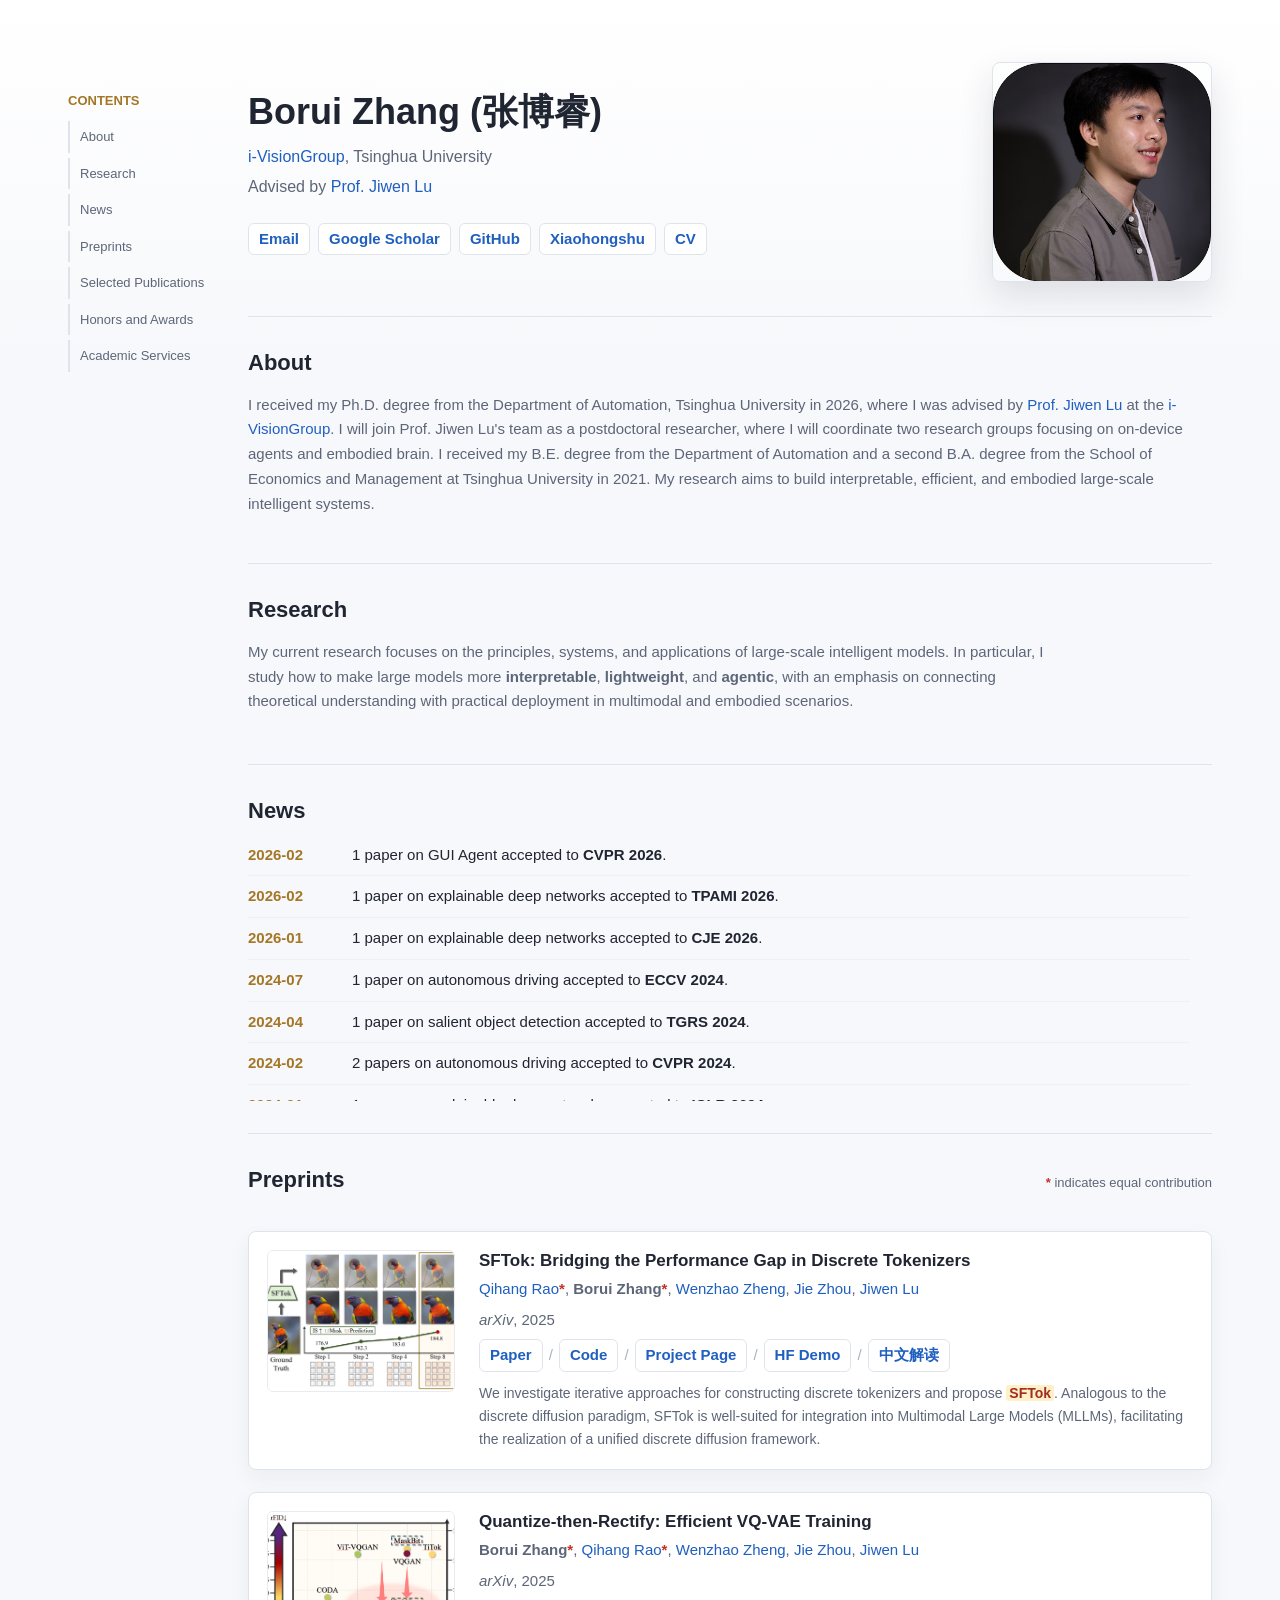
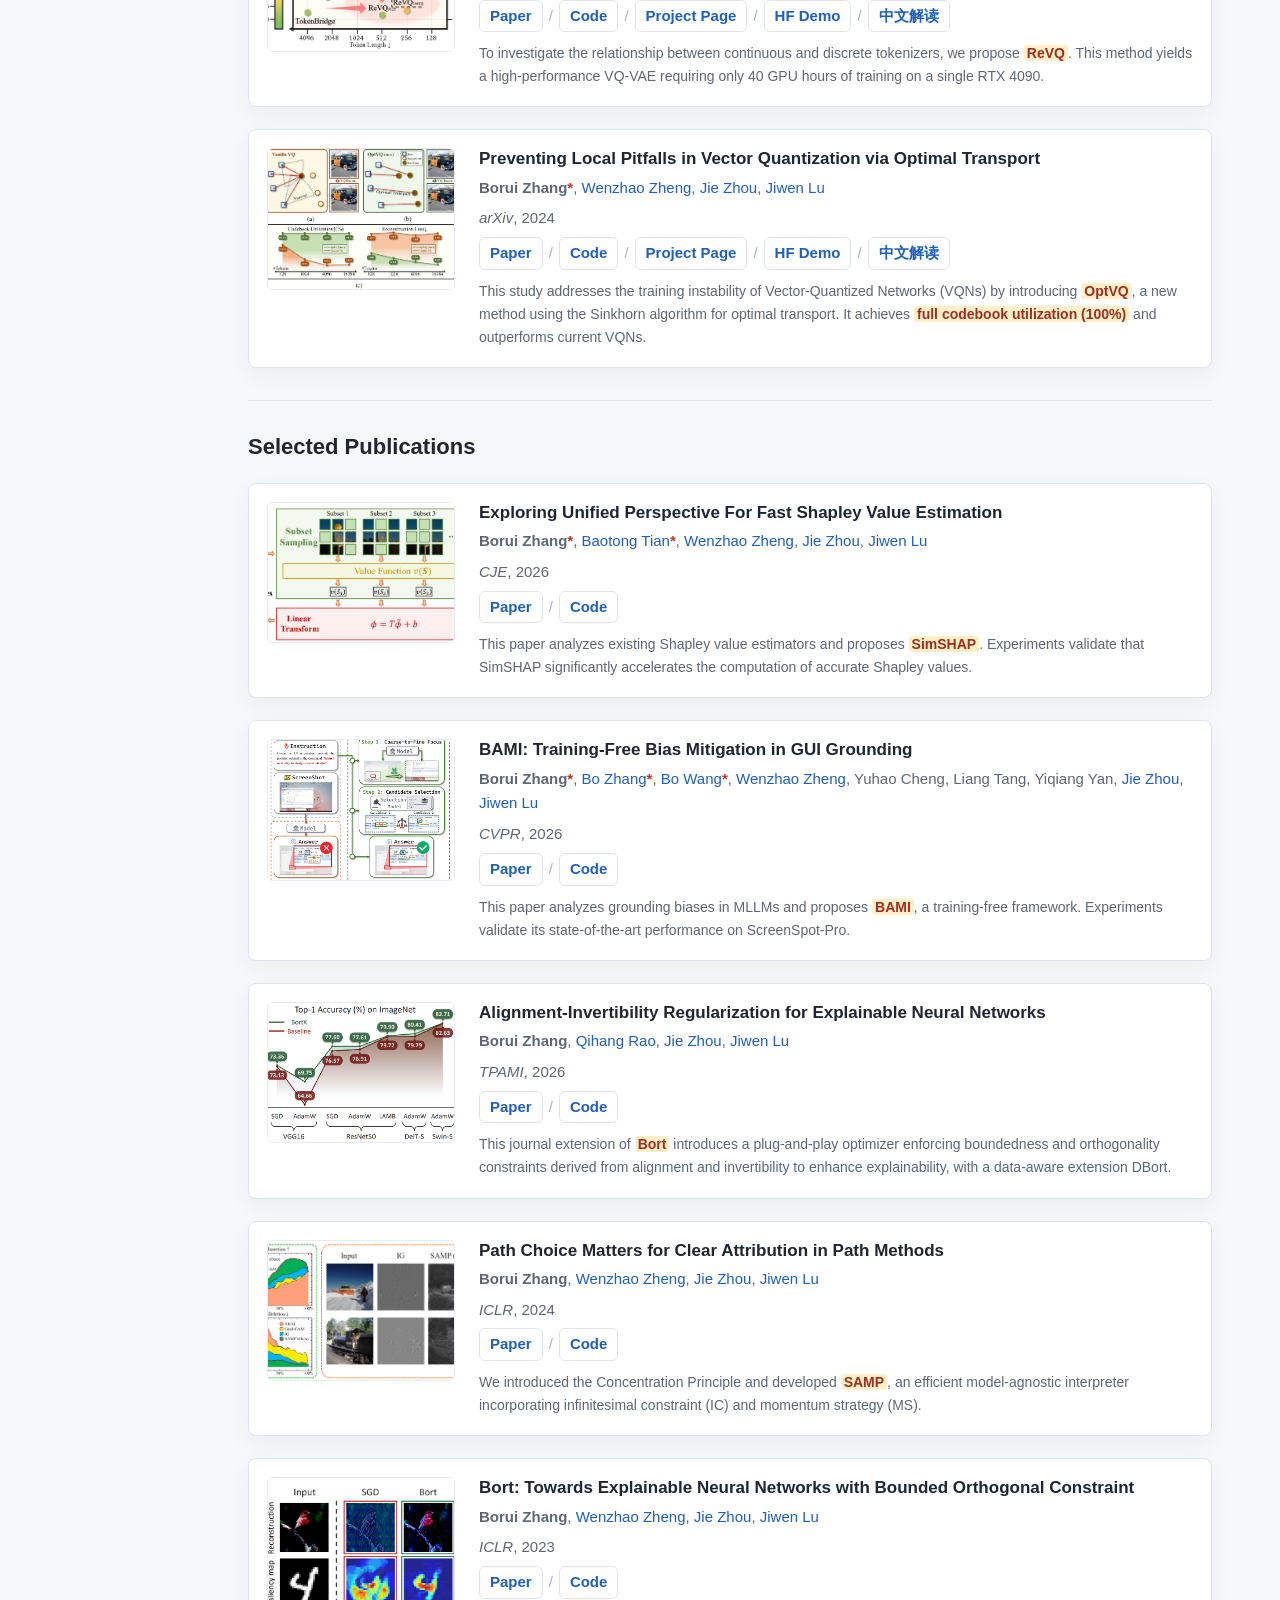
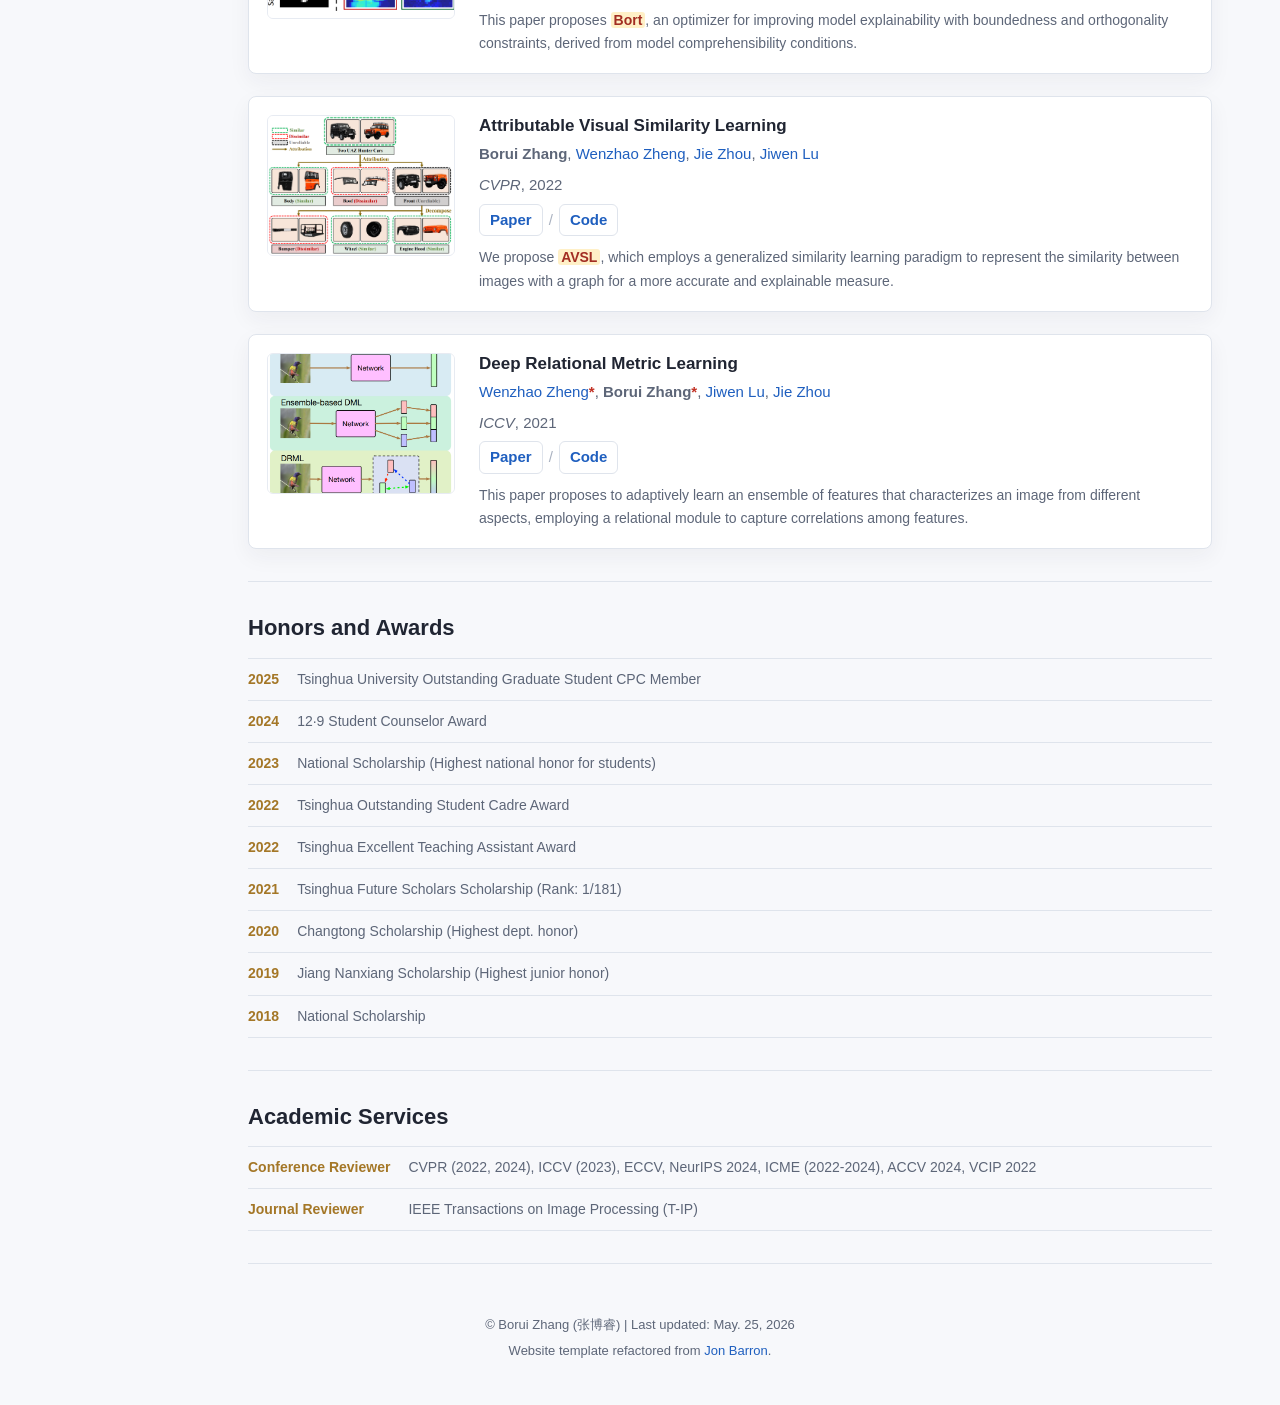
==== index.html @ 564ac1af "update" ====
<!DOCTYPE html>
<html lang="en">
<head>
  <meta charset="UTF-8">
  <meta name="viewport" content="width=device-width, initial-scale=1">
  <title>Borui Zhang (张博睿)</title>
  <meta name="author" content="Borui Zhang (张博睿)">
  <meta name="description" content="Borui Zhang (张博睿) - Incoming Postdoctoral Researcher, Tsinghua University">
  <link rel="stylesheet" type="text/css" href="assets/css/style.css">
  <link rel="icon" type="image/png" href="assets/images/icon.png">
</head>

<body>
  <div class="site-shell">
    <aside class="side-nav" aria-label="Section navigation">
      <p>Contents</p>
      <nav id="section-nav"></nav>
    </aside>

  <main class="page">
    <header class="hero">
      <div class="hero-content">
        <h1>Borui Zhang (张博睿)</h1>
        <p class="affiliation">
          <a href="http://ivg.au.tsinghua.edu.cn/">i-VisionGroup</a>,
          Tsinghua University
        </p>
        <p class="advisor">
          Advised by <a href="http://ivg.au.tsinghua.edu.cn/Jiwen_Lu/">Prof. Jiwen Lu</a>
        </p>
        <nav class="profile-links" aria-label="Profile links">
          <a href="mailto:zhang-br21@mails.tsinghua.edu.cn">Email</a>
          <a href="https://scholar.google.com/citations?user=MUN3ZNgAAAAJ">Google Scholar</a>
          <a href="https://github.com/zbr17/">GitHub</a>
          <a href="https://www.xiaohongshu.com/user/profile/60a0b6e50000000001001cf8?m_source=pwa">Xiaohongshu</a>
          <a href="assets/resume/张博睿-清华大学iVisionGroup.pdf">CV</a>
        </nav>
      </div>

      <figure class="profile-photo">
        <img src="assets/images/BoruiZhang_small.png" alt="Borui Zhang (张博睿)">
      </figure>
    </header>

    <section id="about" class="section" aria-labelledby="about-heading">
        <h2 id="about-heading">About</h2>
        <p>I received my Ph.D. degree from the Department of Automation, Tsinghua University in 2026, where I was advised by  <a href="http://ivg.au.tsinghua.edu.cn/Jiwen_Lu/">Prof. Jiwen Lu</a> at the  <a href="http://ivg.au.tsinghua.edu.cn/">i-VisionGroup</a>. I will join Prof. Jiwen Lu's team as a postdoctoral researcher,  where I will coordinate two research groups focusing on on-device agents and embodied brain. I received my B.E. degree  from the Department of Automation and a second B.A. degree from the School of Economics and Management at Tsinghua University  in 2021. My research aims to build interpretable, efficient, and embodied large-scale intelligent systems.
</p>
    </section>

    <section id="research" class="section" aria-labelledby="research-heading">
      <h2 id="research-heading">Research</h2>
      <p class="research-summary">My current research focuses on the principles, systems, and applications of large-scale intelligent models. In particular, I study  how to make large models more <strong>interpretable</strong>, <strong>lightweight</strong>, and <strong>agentic</strong>, with an emphasis on  connecting theoretical understanding with practical deployment in multimodal and embodied scenarios.
</p>
    </section>

    <section id="news" class="section" aria-labelledby="news-heading">
      <h2 id="news-heading">News</h2>
      <div class="news-panel">
        <ul class="timeline-list">
          <li>
            <time>2026-02</time>
            <span>1 paper on GUI Agent accepted to <strong>CVPR 2026</strong>.</span>
          </li>
          <li>
            <time>2026-02</time>
            <span>1 paper on explainable deep networks accepted to <strong>TPAMI 2026</strong>.</span>
          </li>
          <li>
            <time>2026-01</time>
            <span>1 paper on explainable deep networks accepted to <strong>CJE 2026</strong>.</span>
          </li>
          <li>
            <time>2024-07</time>
            <span>1 paper on autonomous driving accepted to <strong>ECCV 2024</strong>.</span>
          </li>
          <li>
            <time>2024-04</time>
            <span>1 paper on salient object detection accepted to <strong>TGRS 2024</strong>.</span>
          </li>
          <li>
            <time>2024-02</time>
            <span>2 papers on autonomous driving accepted to <strong>CVPR 2024</strong>.</span>
          </li>
          <li>
            <time>2024-01</time>
            <span>1 paper on explainable deep networks accepted to <strong>ICLR 2024</strong>.</span>
          </li>
          <li>
            <time>2023-01</time>
            <span>1 paper on explainable deep networks accepted to <strong>ICLR 2023</strong>.</span>
          </li>
          <li>
            <time>2022-07</time>
            <span>1 paper on dynamic metric learning accepted to <strong>ECCV 2022</strong>.</span>
          </li>
          <li>
            <time>2022-03</time>
            <span>1 paper on explainable metric learning accepted to <strong>CVPR 2022</strong>.</span>
          </li>
          <li>
            <time>2021-07</time>
            <span>1 paper on deep metric learning accepted to <strong>ICCV 2021</strong>.</span>
          </li>
        </ul>
      </div>
    </section>

    <section id="preprints" class="section" aria-labelledby="preprints-heading">
      <div class="section-heading">
        <h2 id="preprints-heading">Preprints</h2>
        <p><span class="star">*</span> indicates equal contribution</p>
      </div>
<article class="paper">
  <a class="paper-image" href="https://arxiv.org/pdf/2512.16910v1" aria-label="SFTok: Bridging the Performance Gap in Discrete Tokenizers">
    <img src="assets/images/publications/sftok-arxiv2025.png" alt="SFTok: Bridging the Performance Gap in Discrete Tokenizers">
  </a>
  <div class="paper-body">
    <h3 class="paper-title">
      <a href="https://arxiv.org/pdf/2512.16910v1">SFTok: Bridging the Performance Gap in Discrete Tokenizers</a>
    </h3>
    <p class="authors">
        <a href="https://qihangrao.site/">Qihang Rao</a><span class="star">*</span>,         <strong>Borui Zhang</strong><span class="star">*</span>,         <a href="https://wzzheng.net/">Wenzhao Zheng</a>,         <a href="https://scholar.google.com/citations?user=6a79aPwAAAAJ&amp;hl=en&amp;authuser=1">Jie Zhou</a>,         <a href="http://ivg.au.tsinghua.edu.cn/Jiwen_Lu/">Jiwen Lu</a>    </p>
    <p class="venue"><em>arXiv</em>, 2025</p>
    <p class="paper-links">
      <a href="https://arxiv.org/pdf/2512.16910v1">Paper</a><span>/</span>      <a href="https://github.com/Neur-IO/SFTok">Code</a><span>/</span>      <a href="https://neur-io.github.io/SFTok/">Project Page</a><span>/</span>      <a href="https://huggingface.co/spaces/AndyRaoTHU/SFTok">HF Demo</a><span>/</span>      <a href="https://zhuanlan.zhihu.com/p/1976302623838716254">中文解读</a>    </p>
    <p class="abstract">We investigate iterative approaches for constructing discrete tokenizers and propose <span class="highlight">SFTok</span>. Analogous to the discrete diffusion paradigm, SFTok is well-suited for integration into Multimodal Large Models (MLLMs), facilitating the realization of a unified discrete diffusion framework.
</p>
  </div>
</article><article class="paper">
  <a class="paper-image" href="https://arxiv.org/pdf/2507.10547" aria-label="Quantize-then-Rectify: Efficient VQ-VAE Training">
    <img src="assets/images/publications/revq-arxiv2025.png" alt="Quantize-then-Rectify: Efficient VQ-VAE Training">
  </a>
  <div class="paper-body">
    <h3 class="paper-title">
      <a href="https://arxiv.org/pdf/2507.10547">Quantize-then-Rectify: Efficient VQ-VAE Training</a>
    </h3>
    <p class="authors">
        <strong>Borui Zhang</strong><span class="star">*</span>,         <a href="https://qihangrao.site/">Qihang Rao</a><span class="star">*</span>,         <a href="https://wzzheng.net/">Wenzhao Zheng</a>,         <a href="https://scholar.google.com/citations?user=6a79aPwAAAAJ&amp;hl=en&amp;authuser=1">Jie Zhou</a>,         <a href="http://ivg.au.tsinghua.edu.cn/Jiwen_Lu/">Jiwen Lu</a>    </p>
    <p class="venue"><em>arXiv</em>, 2025</p>
    <p class="paper-links">
      <a href="https://arxiv.org/pdf/2507.10547">Paper</a><span>/</span>      <a href="https://github.com/Neur-IO/ReVQ">Code</a><span>/</span>      <a href="https://neur-io.github.io/ReVQ/">Project Page</a><span>/</span>      <a href="https://huggingface.co/spaces/AndyRaoTHU/ReVQ">HF Demo</a><span>/</span>      <a href="https://zhuanlan.zhihu.com/p/1910111424765728444">中文解读</a>    </p>
    <p class="abstract">To investigate the relationship between continuous and discrete tokenizers, we propose <span class="highlight">ReVQ</span>.  This method yields a high-performance VQ-VAE requiring only 40 GPU hours of training on a single RTX 4090.
</p>
  </div>
</article><article class="paper">
  <a class="paper-image" href="https://arxiv.org/pdf/2412.15195" aria-label="Preventing Local Pitfalls in Vector Quantization via Optimal Transport">
    <img src="assets/images/publications/optvq-arxiv2024.png" alt="Preventing Local Pitfalls in Vector Quantization via Optimal Transport">
  </a>
  <div class="paper-body">
    <h3 class="paper-title">
      <a href="https://arxiv.org/pdf/2412.15195">Preventing Local Pitfalls in Vector Quantization via Optimal Transport</a>
    </h3>
    <p class="authors">
        <strong>Borui Zhang</strong><span class="star">*</span>,         <a href="https://wzzheng.net/">Wenzhao Zheng</a>,         <a href="https://scholar.google.com/citations?user=6a79aPwAAAAJ&amp;hl=en&amp;authuser=1">Jie Zhou</a>,         <a href="http://ivg.au.tsinghua.edu.cn/Jiwen_Lu/">Jiwen Lu</a>    </p>
    <p class="venue"><em>arXiv</em>, 2024</p>
    <p class="paper-links">
      <a href="https://arxiv.org/pdf/2412.15195">Paper</a><span>/</span>      <a href="https://github.com/zbr17/OptVQ">Code</a><span>/</span>      <a href="https://boruizhang.site/OptVQ/">Project Page</a><span>/</span>      <a href="https://huggingface.co/spaces/BorelTHU/OptVQ">HF Demo</a><span>/</span>      <a href="https://zhuanlan.zhihu.com/p/12811862624">中文解读</a>    </p>
    <p class="abstract">This study addresses the training instability of Vector-Quantized Networks (VQNs) by introducing  <span class="highlight">OptVQ</span>, a new method using the Sinkhorn algorithm for optimal transport.  It achieves <span class="highlight">full codebook utilization (100%)</span> and outperforms current VQNs.
</p>
  </div>
</article>    </section>

    <section id="publications" class="section" aria-labelledby="publications-heading">
      <h2 id="publications-heading">Selected Publications</h2>
<article class="paper">
  <a class="paper-image" href="https://arxiv.org/pdf/2311.01010.pdf" aria-label="Exploring Unified Perspective For Fast Shapley Value Estimation">
    <img src="assets/images/publications/simshap-cje2026.png" alt="Exploring Unified Perspective For Fast Shapley Value Estimation">
  </a>
  <div class="paper-body">
    <h3 class="paper-title">
      <a href="https://arxiv.org/pdf/2311.01010.pdf">Exploring Unified Perspective For Fast Shapley Value Estimation</a>
    </h3>
    <p class="authors">
        <strong>Borui Zhang</strong><span class="star">*</span>,         <a href="https://tongclass.ac.cn/author/baotong-tian/">Baotong Tian</a><span class="star">*</span>,         <a href="https://wzzheng.net/">Wenzhao Zheng</a>,         <a href="https://scholar.google.com/citations?user=6a79aPwAAAAJ&amp;hl=en&amp;authuser=1">Jie Zhou</a>,         <a href="http://ivg.au.tsinghua.edu.cn/Jiwen_Lu/">Jiwen Lu</a>    </p>
    <p class="venue"><em>CJE</em>, 2026</p>
    <p class="paper-links">
      <a href="https://arxiv.org/pdf/2311.01010.pdf">Paper</a><span>/</span>      <a href="https://github.com/User-tian/SimSHAP">Code</a>    </p>
    <p class="abstract">This paper analyzes existing Shapley value estimators and proposes <span class="highlight">SimSHAP</span>. Experiments validate that SimSHAP significantly accelerates the computation of accurate Shapley values.
</p>
  </div>
</article><article class="paper">
  <a class="paper-image" href="https://github.com/Neur-IO/BAMI/blob/main/asset/bami-v2.pdf" aria-label="BAMI: Training-Free Bias Mitigation in GUI Grounding">
    <img src="assets/images/publications/bami-cvpr2026.png" alt="BAMI: Training-Free Bias Mitigation in GUI Grounding">
  </a>
  <div class="paper-body">
    <h3 class="paper-title">
      <a href="https://github.com/Neur-IO/BAMI/blob/main/asset/bami-v2.pdf">BAMI: Training-Free Bias Mitigation in GUI Grounding</a>
    </h3>
    <p class="authors">
        <strong>Borui Zhang</strong><span class="star">*</span>,         <a href="https://micasa99.github.io/">Bo Zhang</a><span class="star">*</span>,         <a href="https://3bai233.github.io/">Bo Wang</a><span class="star">*</span>,         <a href="https://wzzheng.net/">Wenzhao Zheng</a>,         Yuhao Cheng,         Liang Tang,         Yiqiang Yan,         <a href="https://scholar.google.com/citations?user=6a79aPwAAAAJ&amp;hl=en&amp;authuser=1">Jie Zhou</a>,         <a href="http://ivg.au.tsinghua.edu.cn/Jiwen_Lu/">Jiwen Lu</a>    </p>
    <p class="venue"><em>CVPR</em>, 2026</p>
    <p class="paper-links">
      <a href="https://github.com/Neur-IO/BAMI/blob/main/asset/bami-v2.pdf">Paper</a><span>/</span>      <a href="https://github.com/Neur-IO/BAMI">Code</a>    </p>
    <p class="abstract">This paper analyzes grounding biases in MLLMs and proposes <span class="highlight">BAMI</span>, a training-free framework. Experiments validate its state-of-the-art performance on ScreenSpot-Pro.
</p>
  </div>
</article><article class="paper">
  <a class="paper-image" href="https://ieeexplore.ieee.org/document/11397554" aria-label="Alignment-Invertibility Regularization for Explainable Neural Networks">
    <img src="assets/images/publications/bort-tpami2026.png" alt="Alignment-Invertibility Regularization for Explainable Neural Networks">
  </a>
  <div class="paper-body">
    <h3 class="paper-title">
      <a href="https://ieeexplore.ieee.org/document/11397554">Alignment-Invertibility Regularization for Explainable Neural Networks</a>
    </h3>
    <p class="authors">
        <strong>Borui Zhang</strong>,         <a href="https://qihangrao.site/">Qihang Rao</a>,         <a href="https://scholar.google.com/citations?user=6a79aPwAAAAJ&amp;hl=en&amp;authuser=1">Jie Zhou</a>,         <a href="http://ivg.au.tsinghua.edu.cn/Jiwen_Lu/">Jiwen Lu</a>    </p>
    <p class="venue"><em>TPAMI</em>, 2026</p>
    <p class="paper-links">
      <a href="https://ieeexplore.ieee.org/document/11397554">Paper</a><span>/</span>      <a href="https://github.com/zbr17/Bort">Code</a>    </p>
    <p class="abstract">This journal extension of <span class="highlight">Bort</span> introduces a plug-and-play optimizer enforcing boundedness and orthogonality constraints derived from alignment and invertibility to enhance explainability, with a data-aware extension DBort.
</p>
  </div>
</article><article class="paper">
  <a class="paper-image" href="https://arxiv.org/pdf/2401.10442.pdf" aria-label="Path Choice Matters for Clear Attribution in Path Methods">
    <img src="assets/images/publications/samp-iclr2024.png" alt="Path Choice Matters for Clear Attribution in Path Methods">
  </a>
  <div class="paper-body">
    <h3 class="paper-title">
      <a href="https://arxiv.org/pdf/2401.10442.pdf">Path Choice Matters for Clear Attribution in Path Methods</a>
    </h3>
    <p class="authors">
        <strong>Borui Zhang</strong>,         <a href="https://wzzheng.net/">Wenzhao Zheng</a>,         <a href="https://scholar.google.com/citations?user=6a79aPwAAAAJ&amp;hl=en&amp;authuser=1">Jie Zhou</a>,         <a href="http://ivg.au.tsinghua.edu.cn/Jiwen_Lu/">Jiwen Lu</a>    </p>
    <p class="venue"><em>ICLR</em>, 2024</p>
    <p class="paper-links">
      <a href="https://arxiv.org/pdf/2401.10442.pdf">Paper</a><span>/</span>      <a href="https://github.com/zbr17/SAMP">Code</a>    </p>
    <p class="abstract">We introduced the Concentration Principle and developed <span class="highlight">SAMP</span>,  an efficient model-agnostic interpreter incorporating infinitesimal constraint (IC) and momentum strategy (MS).
</p>
  </div>
</article><article class="paper">
  <a class="paper-image" href="https://arxiv.org/pdf/2212.09062.pdf" aria-label="Bort: Towards Explainable Neural Networks with Bounded Orthogonal Constraint">
    <img src="assets/images/publications/bort-iclr2023.png" alt="Bort: Towards Explainable Neural Networks with Bounded Orthogonal Constraint">
  </a>
  <div class="paper-body">
    <h3 class="paper-title">
      <a href="https://arxiv.org/pdf/2212.09062.pdf">Bort: Towards Explainable Neural Networks with Bounded Orthogonal Constraint</a>
    </h3>
    <p class="authors">
        <strong>Borui Zhang</strong>,         <a href="https://wzzheng.net/">Wenzhao Zheng</a>,         <a href="https://scholar.google.com/citations?user=6a79aPwAAAAJ&amp;hl=en&amp;authuser=1">Jie Zhou</a>,         <a href="http://ivg.au.tsinghua.edu.cn/Jiwen_Lu/">Jiwen Lu</a>    </p>
    <p class="venue"><em>ICLR</em>, 2023</p>
    <p class="paper-links">
      <a href="https://arxiv.org/pdf/2212.09062.pdf">Paper</a><span>/</span>      <a href="https://github.com/zbr17/Bort">Code</a>    </p>
    <p class="abstract">This paper proposes <span class="highlight">Bort</span>, an optimizer for improving model explainability  with boundedness and orthogonality constraints, derived from model comprehensibility conditions.
</p>
  </div>
</article><article class="paper">
  <a class="paper-image" href="https://arxiv.org/pdf/2203.14932.pdf" aria-label="Attributable Visual Similarity Learning">
    <img src="assets/images/publications/avsl-cvpr2022.png" alt="Attributable Visual Similarity Learning">
  </a>
  <div class="paper-body">
    <h3 class="paper-title">
      <a href="https://arxiv.org/pdf/2203.14932.pdf">Attributable Visual Similarity Learning</a>
    </h3>
    <p class="authors">
        <strong>Borui Zhang</strong>,         <a href="https://wzzheng.net/">Wenzhao Zheng</a>,         <a href="https://scholar.google.com/citations?user=6a79aPwAAAAJ&amp;hl=en&amp;authuser=1">Jie Zhou</a>,         <a href="http://ivg.au.tsinghua.edu.cn/Jiwen_Lu/">Jiwen Lu</a>    </p>
    <p class="venue"><em>CVPR</em>, 2022</p>
    <p class="paper-links">
      <a href="https://arxiv.org/pdf/2203.14932.pdf">Paper</a><span>/</span>      <a href="https://github.com/zbr17/AVSL">Code</a>    </p>
    <p class="abstract">We propose <span class="highlight">AVSL</span>, which employs a generalized similarity learning paradigm  to represent the similarity between images with a graph for a more accurate and explainable measure.
</p>
  </div>
</article><article class="paper">
  <a class="paper-image" href="https://arxiv.org/pdf/2108.10026.pdf" aria-label="Deep Relational Metric Learning">
    <img src="assets/images/publications/drml-iccv2021.png" alt="Deep Relational Metric Learning">
  </a>
  <div class="paper-body">
    <h3 class="paper-title">
      <a href="https://arxiv.org/pdf/2108.10026.pdf">Deep Relational Metric Learning</a>
    </h3>
    <p class="authors">
        <a href="https://wzzheng.net/">Wenzhao Zheng</a><span class="star">*</span>,         <strong>Borui Zhang</strong><span class="star">*</span>,         <a href="http://ivg.au.tsinghua.edu.cn/Jiwen_Lu/">Jiwen Lu</a>,         <a href="https://scholar.google.com/citations?user=6a79aPwAAAAJ&amp;hl=en&amp;authuser=1">Jie Zhou</a>    </p>
    <p class="venue"><em>ICCV</em>, 2021</p>
    <p class="paper-links">
      <a href="https://arxiv.org/pdf/2108.10026.pdf">Paper</a><span>/</span>      <a href="https://github.com/zbr17/DRML">Code</a>    </p>
    <p class="abstract">This paper proposes to adaptively learn an ensemble of features that characterizes an image from different aspects,  employing a relational module to capture correlations among features.
</p>
  </div>
</article>    </section>

    <section id="honors" class="section" aria-labelledby="honors-heading">
      <h2 id="honors-heading">Honors and Awards</h2>
      <table class="info-table">
        <tbody>
          <tr>
            <th scope="row">2025</th>
            <td>Tsinghua University Outstanding Graduate Student CPC Member</td>
          </tr>
          <tr>
            <th scope="row">2024</th>
            <td>12·9 Student Counselor Award</td>
          </tr>
          <tr>
            <th scope="row">2023</th>
            <td>National Scholarship (Highest national honor for students)</td>
          </tr>
          <tr>
            <th scope="row">2022</th>
            <td>Tsinghua Outstanding Student Cadre Award</td>
          </tr>
          <tr>
            <th scope="row">2022</th>
            <td>Tsinghua Excellent Teaching Assistant Award</td>
          </tr>
          <tr>
            <th scope="row">2021</th>
            <td>Tsinghua Future Scholars Scholarship (Rank: 1/181)</td>
          </tr>
          <tr>
            <th scope="row">2020</th>
            <td>Changtong Scholarship (Highest dept. honor)</td>
          </tr>
          <tr>
            <th scope="row">2019</th>
            <td>Jiang Nanxiang Scholarship (Highest junior honor)</td>
          </tr>
          <tr>
            <th scope="row">2018</th>
            <td>National Scholarship</td>
          </tr>
        </tbody>
      </table>
    </section>

    <section id="services" class="section" aria-labelledby="services-heading">
      <h2 id="services-heading">Academic Services</h2>
      <table class="info-table">
        <tbody>
          <tr>
            <th scope="row">Conference Reviewer</th>
            <td>CVPR (2022, 2024), ICCV (2023), ECCV, NeurIPS 2024, ICME (2022-2024), ACCV 2024, VCIP 2022</td>
          </tr>
          <tr>
            <th scope="row">Journal Reviewer</th>
            <td>IEEE Transactions on Image Processing (T-IP)</td>
          </tr>
        </tbody>
      </table>
    </section>
  </main>
  </div>

  <footer class="footer">
    <p>© Borui Zhang (张博睿) | Last updated: May. 25, 2026</p>
    <p>Website template refactored from <a href="https://jonbarron.info/">Jon Barron</a>.</p>
  </footer>
  <script>
    const nav = document.querySelector("#section-nav");
    const sections = document.querySelectorAll("main section[id]");

    sections.forEach((section) => {
      const heading = section.querySelector("h2");
      if (!heading) return;

      const link = document.createElement("a");
      link.href = `#${section.id}`;
      link.textContent = heading.textContent;
      nav.appendChild(link);
    });
  </script>
</body>
</html>
---- assets/css/style.css ----
:root {
  --bg: #f7f8fb;
  --surface: #ffffff;
  --text: #202532;
  --muted: #5d6678;
  --faint: #dfe4ec;
  --link: #1f5fbf;
  --link-hover: #9b3d2f;
  --accent: #b84a3a;
  --soft-accent: #f7ece8;
  --gold: #a47727;
}

* {
  box-sizing: border-box;
}

html {
  background: var(--bg);
  scroll-behavior: smooth;
}

body {
  margin: 0;
  color: var(--text);
  font-family: "Lato", "Segoe UI", Arial, Helvetica, sans-serif;
  font-size: 15px;
  line-height: 1.65;
  letter-spacing: 0;
  background:
    linear-gradient(180deg, #ffffff 0, #f7f8fb 360px),
    var(--bg);
}

a {
  color: var(--link);
  text-decoration: none;
  text-underline-offset: 3px;
  transition: color 160ms ease, border-color 160ms ease, background-color 160ms ease;
}

a:hover,
a:focus {
  color: var(--link-hover);
  text-decoration: underline;
}

p,
ul {
  margin-top: 0;
}

.site-shell {
  display: grid;
  grid-template-columns: 150px minmax(0, 1020px);
  gap: 30px;
  width: min(100%, 1200px);
  margin: 0 auto;
  padding: 0 28px;
}

.page {
  width: 100%;
  margin: 0 auto;
  padding: 44px 0 24px;
}

.side-nav {
  position: sticky;
  top: 28px;
  align-self: start;
  padding-top: 62px;
  color: var(--muted);
  font-size: 13px;
}

.side-nav p {
  margin: 0 0 10px;
  color: var(--gold);
  font-weight: 760;
  text-transform: uppercase;
}

.side-nav nav {
  display: grid;
  gap: 5px;
}

.side-nav a {
  display: block;
  padding: 5px 0 5px 10px;
  border-left: 2px solid var(--faint);
  color: var(--muted);
}

.side-nav a:hover,
.side-nav a:focus {
  border-left-color: var(--accent);
  color: var(--link-hover);
  text-decoration: none;
}

.hero {
  display: grid;
  grid-template-columns: minmax(0, 1fr) 220px;
  gap: 44px;
  align-items: center;
  padding: 18px 0 34px;
  border-bottom: 1px solid var(--faint);
}

h1,
h2,
h3 {
  line-height: 1.25;
  letter-spacing: 0;
}

h1 {
  margin: 0 0 10px;
  font-size: 36px;
  font-weight: 800;
}

h2 {
  margin: 0 0 16px;
  font-size: 22px;
  font-weight: 760;
}

h3 {
  margin: 0 0 8px;
  font-size: 16px;
}

.affiliation,
.advisor {
  margin-bottom: 4px;
  color: var(--muted);
  font-size: 16px;
}

.profile-links {
  display: flex;
  flex-wrap: wrap;
  gap: 8px;
  margin-top: 22px;
}

.profile-links a,
.paper-links a {
  display: inline-flex;
  align-items: center;
  min-height: 30px;
  padding: 3px 10px;
  border: 1px solid var(--faint);
  border-radius: 6px;
  color: var(--link);
  background: #ffffff;
  font-weight: 650;
}

.profile-links a:hover,
.profile-links a:focus,
.paper-links a:hover,
.paper-links a:focus {
  border-color: #d5b4aa;
  color: var(--link-hover);
  background: var(--soft-accent);
  text-decoration: none;
}

.profile-photo {
  margin: 0;
}

.profile-photo img {
  display: block;
  width: 220px;
  aspect-ratio: 1;
  object-fit: cover;
  border: 1px solid var(--faint);
  border-radius: 8px;
  box-shadow: 0 14px 34px rgba(32, 37, 50, 0.12);
}

.section {
  scroll-margin-top: 26px;
  padding: 32px 0;
  border-bottom: 1px solid var(--faint);
}

.intro-grid {
  display: grid;
  grid-template-columns: repeat(2, minmax(0, 1fr));
  gap: 38px;
}

.section p {
  color: var(--muted);
}

.research-summary {
  max-width: 820px;
  margin-bottom: 18px;
}

.timeline-list {
  padding-left: 20px;
  margin-bottom: 0;
}

.timeline-list {
  list-style: none;
  padding-left: 0;
}

.timeline-list li {
  display: grid;
  grid-template-columns: 88px minmax(0, 1fr);
  gap: 16px;
  padding: 8px 0;
  border-top: 1px solid #edf0f5;
}

.timeline-list li:first-child {
  border-top: 0;
  padding-top: 0;
}

.timeline-list time {
  color: var(--gold);
  font-weight: 750;
}

.news-panel {
  max-height: 260px;
  overflow-y: auto;
  padding: 2px 14px 2px 0;
  scrollbar-gutter: stable;
}

.news-panel::-webkit-scrollbar {
  width: 8px;
}

.news-panel::-webkit-scrollbar-thumb {
  border-radius: 999px;
  background: #c8d0dc;
}

.info-table {
  width: 100%;
  border-collapse: collapse;
  border-top: 1px solid var(--faint);
  font-size: 14px;
}

.info-table tr {
  border-bottom: 1px solid var(--faint);
}

.info-table th,
.info-table td {
  padding: 9px 0;
  vertical-align: top;
}

.info-table th {
  width: 1%;
  padding-right: 18px;
  color: var(--gold);
  font-weight: 760;
  text-align: left;
  white-space: nowrap;
}

.info-table td {
  color: var(--muted);
}

.section-heading {
  display: flex;
  align-items: baseline;
  justify-content: space-between;
  gap: 20px;
  margin-bottom: 4px;
}

.section-heading p {
  margin-bottom: 0;
  font-size: 13px;
}

.paper {
  display: grid;
  grid-template-columns: 188px minmax(0, 1fr);
  gap: 24px;
  align-items: start;
  margin-top: 22px;
  padding: 18px;
  border: 1px solid var(--faint);
  border-radius: 8px;
  background: var(--surface);
  box-shadow: 0 8px 22px rgba(32, 37, 50, 0.05);
}

.paper-image {
  display: block;
  overflow: hidden;
  border: 1px solid #e7ebf2;
  border-radius: 6px;
  background: #f3f5f9;
}

.paper-image img {
  display: block;
  width: 100%;
  aspect-ratio: 4 / 3;
  object-fit: cover;
  transition: transform 180ms ease;
}

.paper-image:hover img,
.paper-image:focus img {
  transform: scale(1.025);
}

.paper-title {
  margin-bottom: 6px;
  font-size: 17px;
}

.paper-title a {
  color: var(--text);
}

.paper-title a:hover,
.paper-title a:focus {
  color: var(--link-hover);
}

.authors,
.venue,
.paper-links,
.abstract {
  margin-bottom: 6px;
}

.authors {
  color: var(--text);
}

.venue {
  color: var(--muted);
}

.paper-links {
  display: flex;
  flex-wrap: wrap;
  align-items: center;
  gap: 6px;
}

.paper-links span {
  color: #aab2c0;
}

.abstract {
  margin-top: 10px;
  margin-bottom: 0;
  color: var(--muted);
  font-size: 14px;
}

.highlight {
  padding: 0 3px;
  border-radius: 3px;
  color: #a22d22;
  background: #fff0c7;
  font-weight: 750;
}

.star {
  color: #c23225;
  font-weight: 800;
}

.footer {
  width: min(100%, 1020px);
  margin: 0 auto;
  padding: 22px 28px 40px;
  color: var(--muted);
  font-size: 13px;
  text-align: center;
}

.footer p {
  margin: 4px 0;
}

@media (max-width: 780px) {
  body {
    font-size: 14px;
  }

  .site-shell {
    display: block;
    padding: 0 18px;
  }

  .page {
    padding: 20px 0 16px;
  }

  .side-nav {
    position: sticky;
    top: 0;
    z-index: 10;
    margin: 0 -18px;
    padding: 10px 18px;
    border-bottom: 1px solid var(--faint);
    background: rgba(247, 248, 251, 0.96);
    backdrop-filter: blur(10px);
  }

  .side-nav p {
    display: none;
  }

  .side-nav nav {
    display: flex;
    gap: 6px;
    overflow-x: auto;
    white-space: nowrap;
  }

  .side-nav a {
    padding: 4px 9px;
    border: 1px solid var(--faint);
    border-radius: 6px;
    background: #ffffff;
  }

  .hero,
  .intro-grid,
  .paper {
    grid-template-columns: 1fr;
  }

  .hero {
    gap: 24px;
  }

  .profile-photo {
    order: -1;
  }

  .profile-photo img {
    width: 168px;
  }

  h1 {
    font-size: 30px;
  }

  .timeline-list li {
    grid-template-columns: 76px minmax(0, 1fr);
    gap: 12px;
  }

  .info-table,
  .info-table tbody,
  .info-table tr,
  .info-table th,
  .info-table td {
    display: block;
  }

  .info-table th {
    width: auto;
    padding: 9px 0 0;
  }

  .info-table td {
    padding: 2px 0 9px;
  }

  .paper {
    gap: 16px;
    padding: 14px;
  }

  .paper-image {
    max-width: 320px;
  }

  .section-heading {
    display: block;
  }
}

@media (max-width: 460px) {
  .profile-links a,
  .paper-links a {
    min-height: 32px;
  }

  .timeline-list li {
    display: block;
  }

  .timeline-list time {
    display: block;
    margin-bottom: 2px;
  }
}
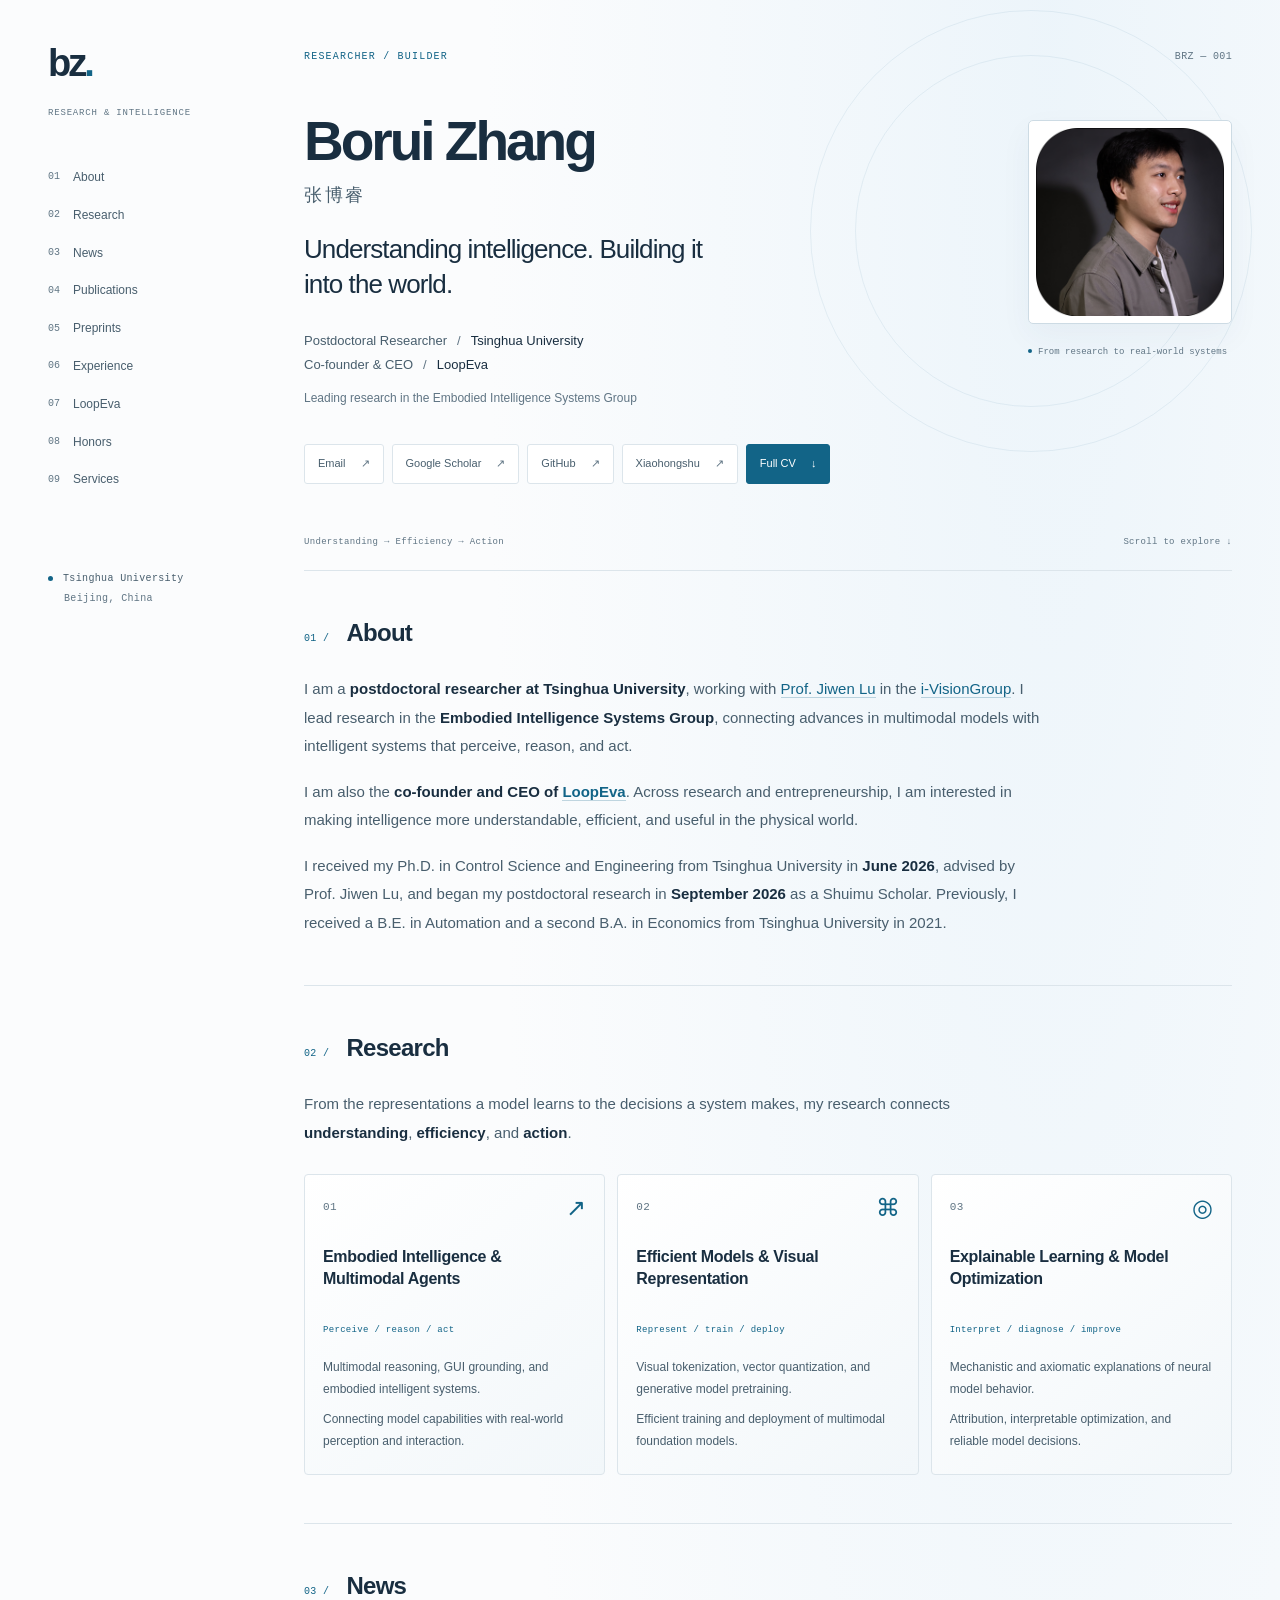
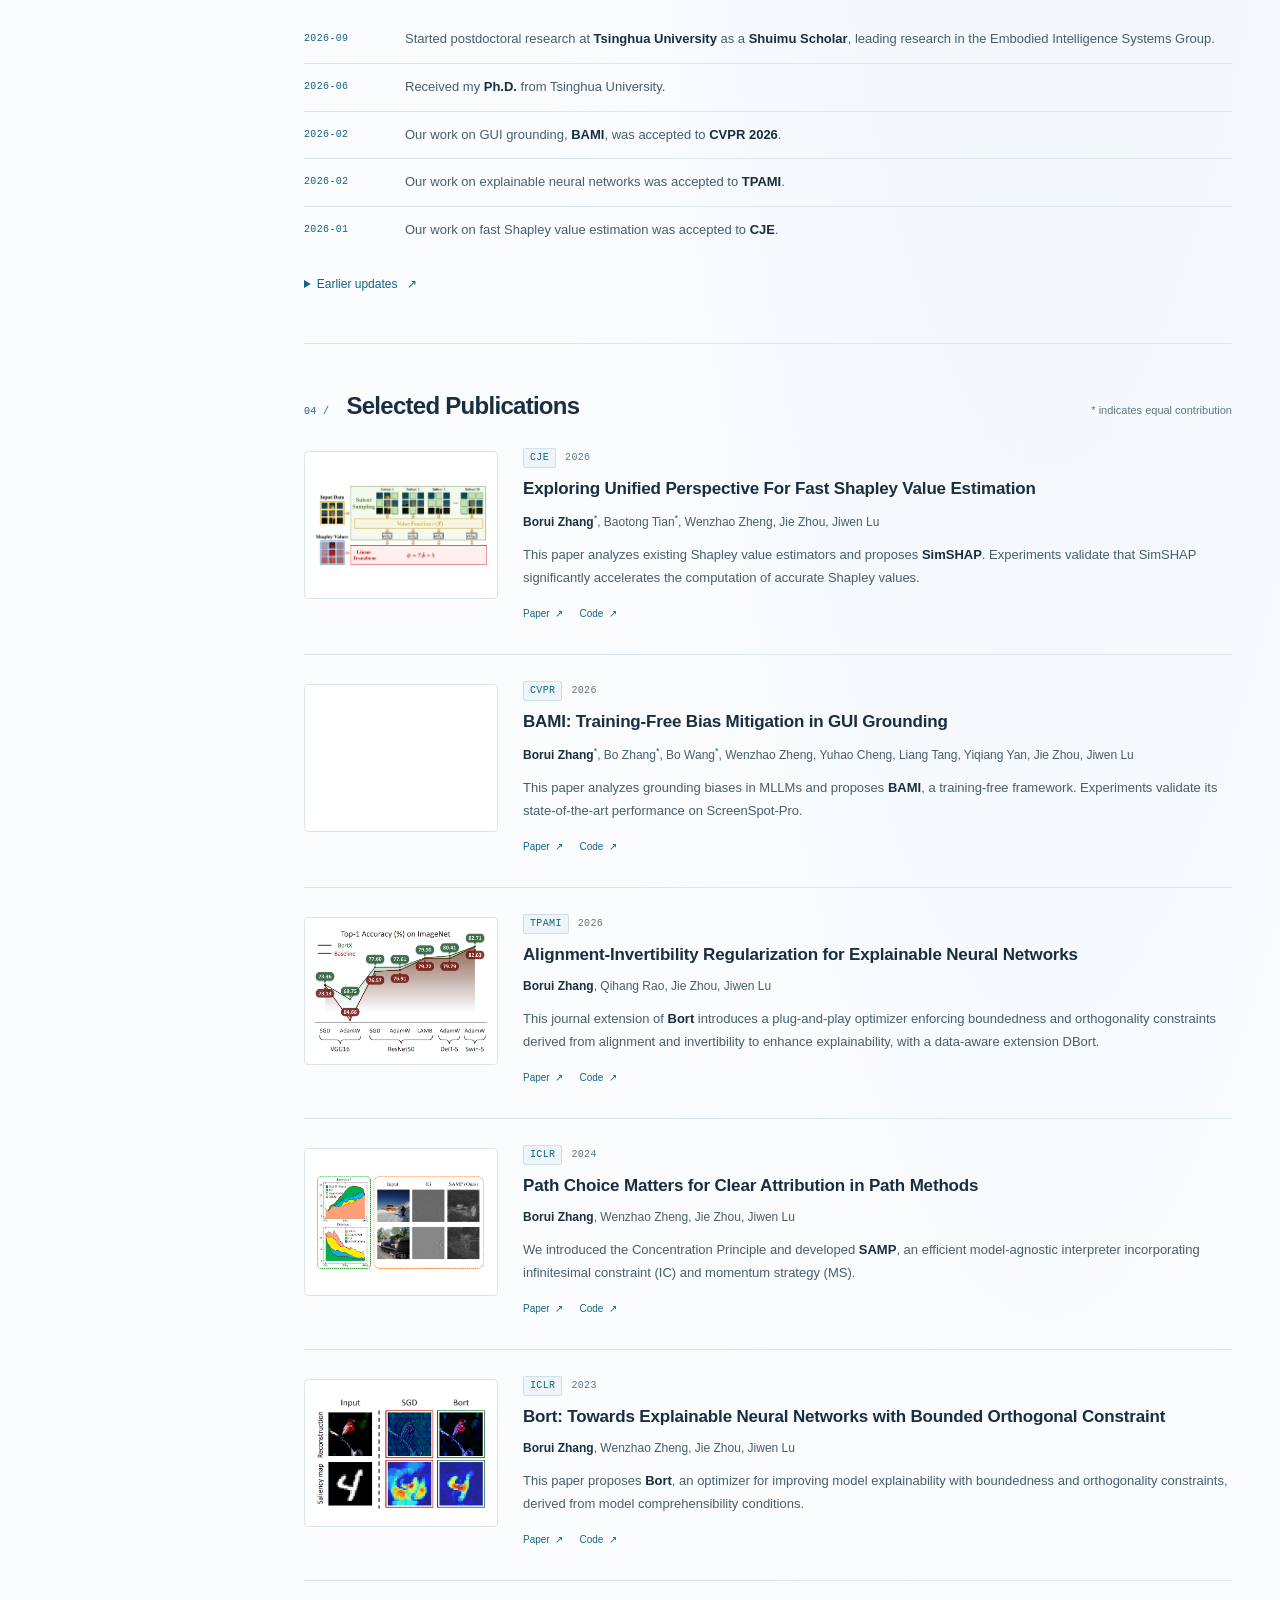
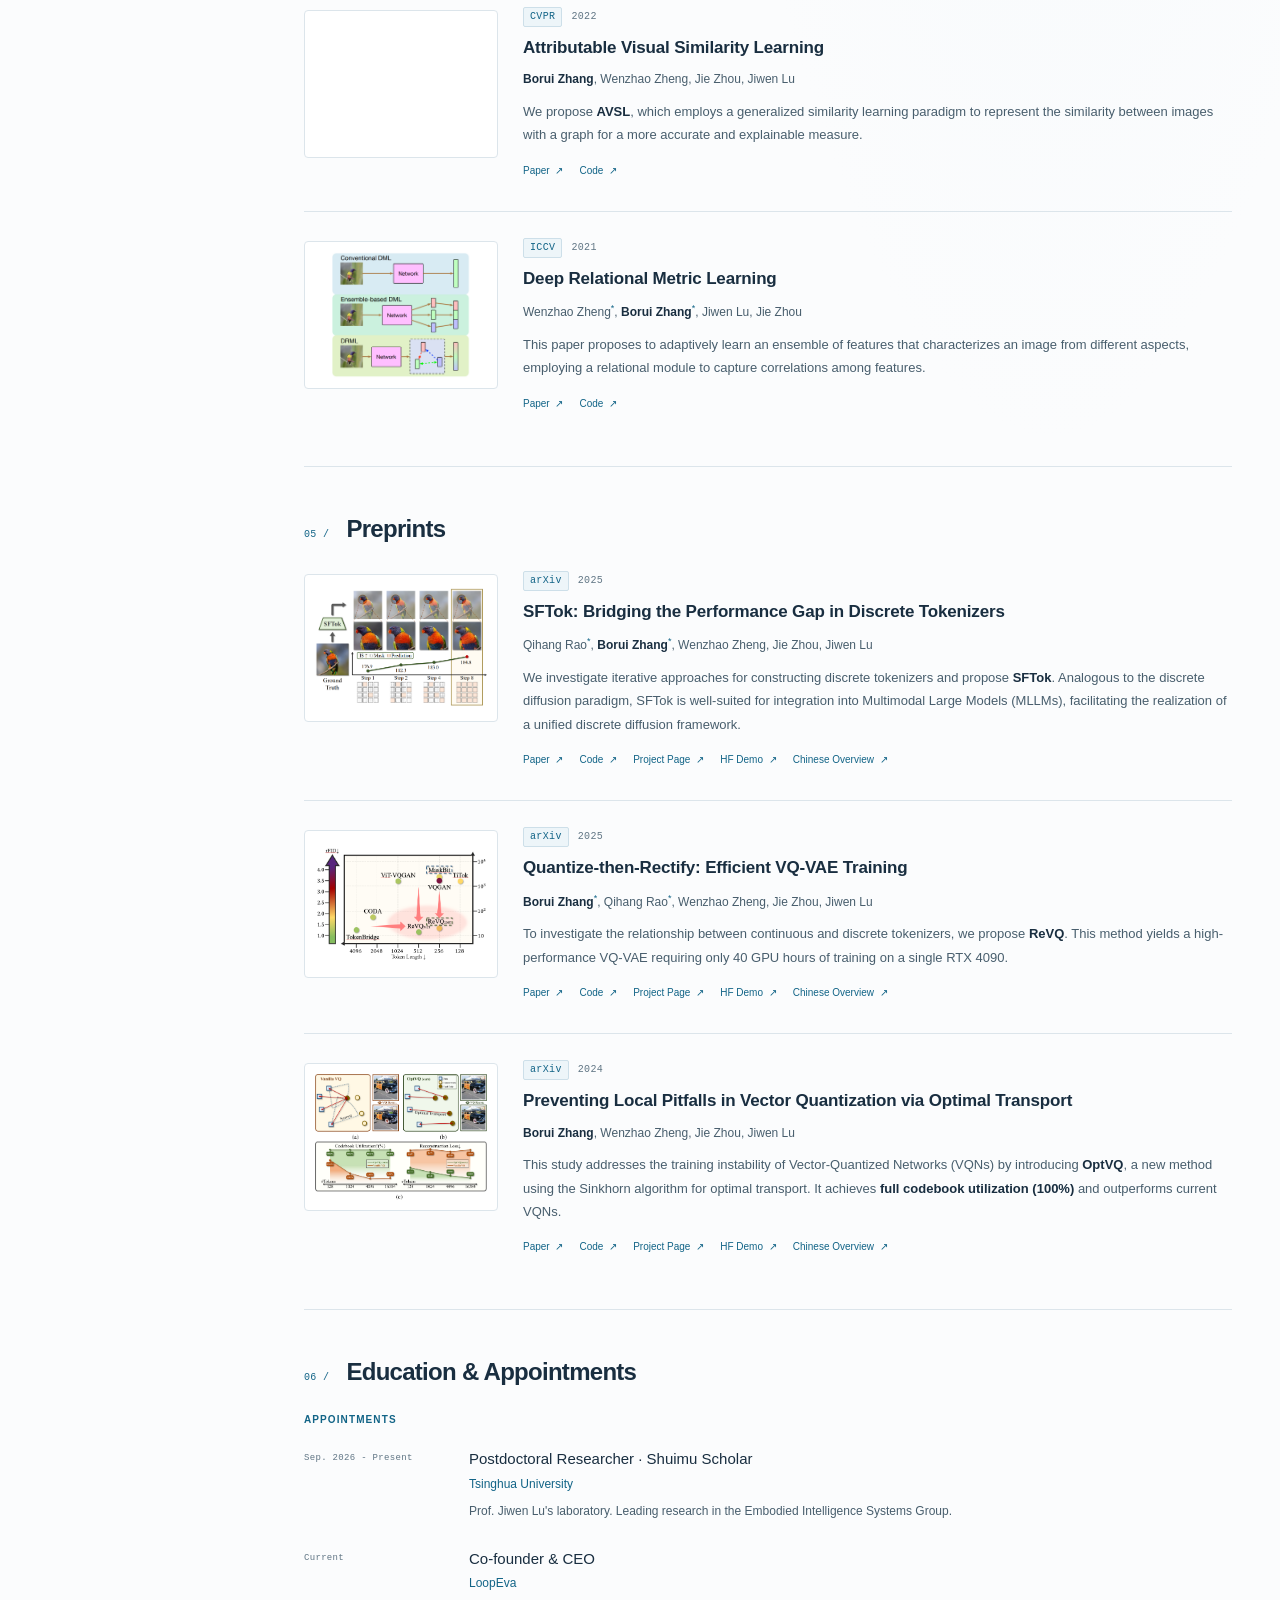
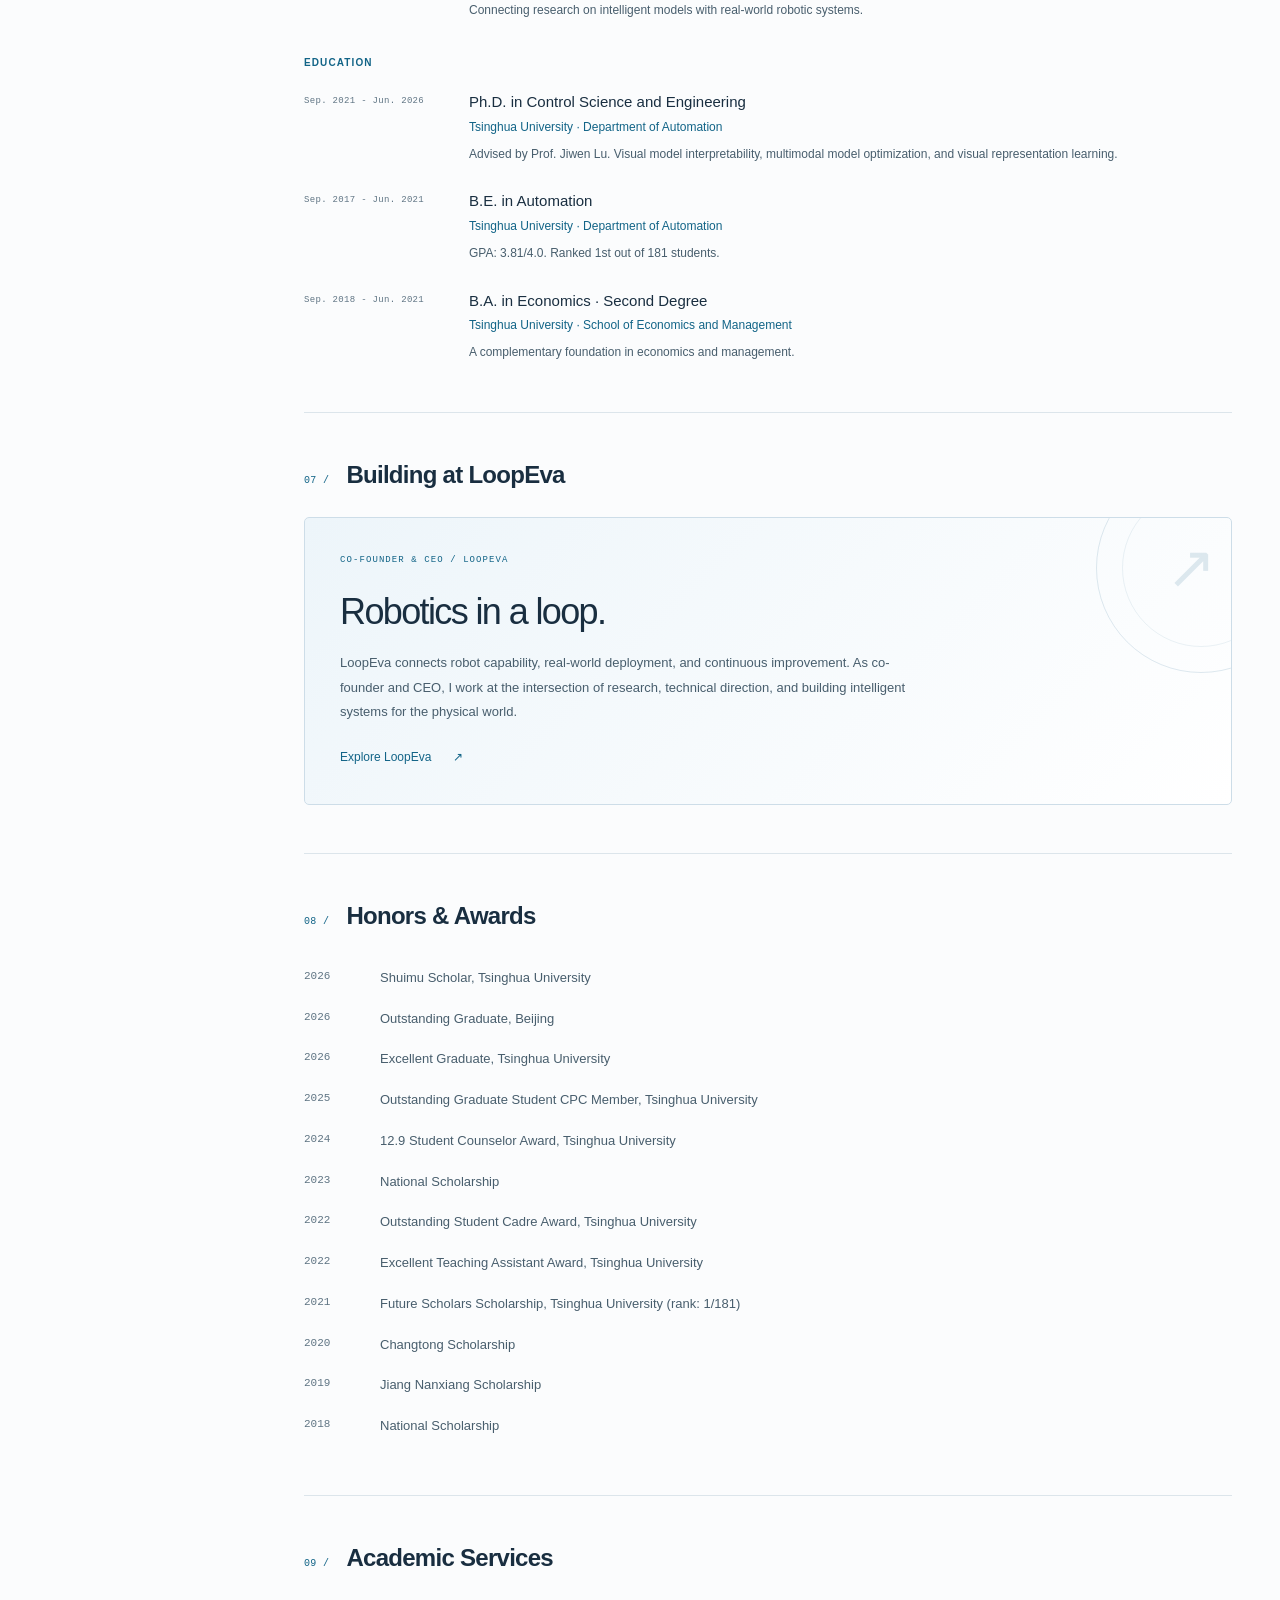
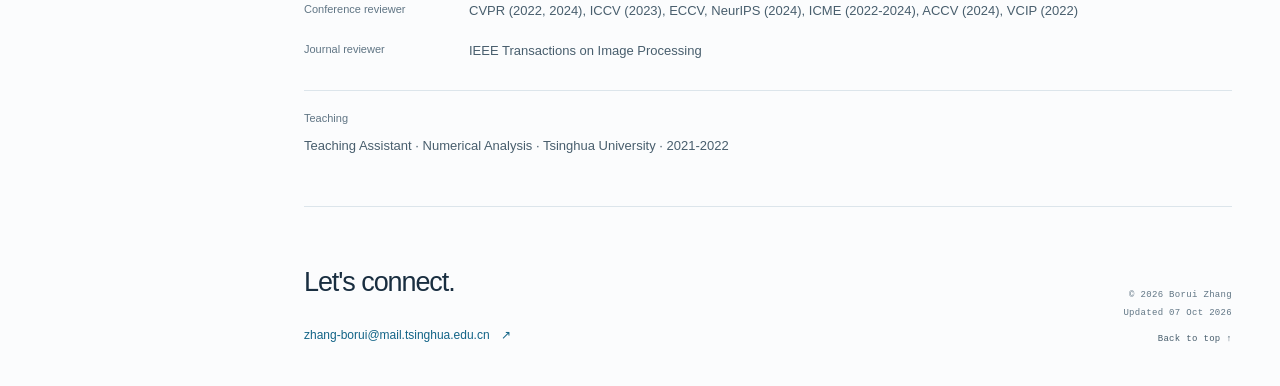
==== commit 49fc9518: "update" ====
--- a/index.html
+++ b/index.html
@@ -3,359 +3,260 @@
 <head>
   <meta charset="UTF-8">
   <meta name="viewport" content="width=device-width, initial-scale=1">
-  <title>Borui Zhang (张博睿)</title>
-  <meta name="author" content="Borui Zhang (张博睿)">
-  <meta name="description" content="Borui Zhang (张博睿) - Incoming Postdoctoral Researcher, Tsinghua University">
-  <link rel="stylesheet" type="text/css" href="assets/css/style.css">
+  <meta name="color-scheme" content="light">
+  <title>Borui Zhang · Research & Intelligence</title>
+  <meta name="author" content="Borui Zhang">
+  <meta name="description" content="Borui Zhang - postdoctoral researcher at Tsinghua University and co-founder &amp; CEO of LoopEva. Embodied intelligence, efficient multimodal models, and explainable learning.">
+  <meta property="og:title" content="Borui Zhang · Research & Intelligence">
+  <meta property="og:description" content="Borui Zhang - postdoctoral researcher at Tsinghua University and co-founder &amp; CEO of LoopEva. Embodied intelligence, efficient multimodal models, and explainable learning.">
+  <meta property="og:type" content="website">
+  <meta name="theme-color" content="#fbfcfd">
+  <link rel="stylesheet" href="assets/css/style.css">
   <link rel="icon" type="image/png" href="assets/images/icon.png">
+  <script src="assets/js/main.js" defer></script>
 </head>
-
 <body>
+  <a class="skip-link" href="#main">Skip to content</a>
   <div class="site-shell">
-    <aside class="side-nav" aria-label="Section navigation">
-      <p>Contents</p>
-      <nav id="section-nav"></nav>
+    <aside class="sidebar" aria-label="Section navigation">
+      <a class="wordmark" href="#top" aria-label="Borui Zhang, back to top">bz<span class="wordmark-dot">.</span></a>
+      <p class="nav-label">Research & intelligence</p>
+      <nav id="section-nav">
+        <a href="#about"><span class="nav-number">01</span>About</a>
+        <a href="#research"><span class="nav-number">02</span>Research</a>
+        <a href="#news"><span class="nav-number">03</span>News</a>
+        <a href="#publications"><span class="nav-number">04</span>Publications</a>
+        <a href="#preprints"><span class="nav-number">05</span>Preprints</a>
+        <a href="#experience"><span class="nav-number">06</span>Experience</a>
+        <a href="#loopeva"><span class="nav-number">07</span>LoopEva</a>
+        <a href="#honors"><span class="nav-number">08</span>Honors</a>
+        <a href="#services"><span class="nav-number">09</span>Services</a>
+      </nav>
+      <div class="sidebar-note"><span class="status-dot"></span>Tsinghua University<br><span class="sidebar-location">Beijing, China</span></div>
     </aside>
 
-  <main class="page">
-    <header class="hero">
-      <div class="hero-content">
-        <h1>Borui Zhang (张博睿)</h1>
-        <p class="affiliation">
-          <a href="http://ivg.au.tsinghua.edu.cn/">i-VisionGroup</a>,
-          Tsinghua University
-        </p>
-        <p class="advisor">
-          Advised by <a href="http://ivg.au.tsinghua.edu.cn/Jiwen_Lu/">Prof. Jiwen Lu</a>
-        </p>
-        <nav class="profile-links" aria-label="Profile links">
-          <a href="mailto:zhang-br21@mails.tsinghua.edu.cn">Email</a>
-          <a href="https://scholar.google.com/citations?user=MUN3ZNgAAAAJ">Google Scholar</a>
-          <a href="https://github.com/zbr17/">GitHub</a>
-          <a href="https://www.xiaohongshu.com/user/profile/60a0b6e50000000001001cf8?m_source=pwa">Xiaohongshu</a>
-          <a href="assets/resume/张博睿-清华大学iVisionGroup.pdf">CV</a>
-        </nav>
-      </div>
+    <main id="main" class="page">
+      <header id="top" class="hero">
+        <div class="hero-topline"><span class="eyebrow">Researcher / Builder</span><span class="hero-index" aria-hidden="true">BRZ — 001</span></div>
+        <div class="hero-grid">
+          <div class="hero-identity">
+            <h1>Borui Zhang<span class="chinese-name" lang="zh-CN">张博睿</span></h1>
+          </div>
+          <div class="hero-description">
+            <p class="hero-statement">Understanding intelligence. Building it into the world.</p>
+            <div class="hero-affiliations">
+              <p>Postdoctoral Researcher<span class="affiliation-separator">/</span><a href="http://ivg.au.tsinghua.edu.cn/">Tsinghua University</a></p>
+              <p>Co-founder &amp; CEO<span class="affiliation-separator">/</span><a href="http://www.loopeva.com/">LoopEva</a></p>
+            </div>
+            <p class="hero-group">Leading research in the Embodied Intelligence Systems Group</p>
+          </div>
+          <figure class="profile-photo">
+            <div class="photo-frame"><img src="assets/images/BoruiZhang_small.png" width="400" height="400" alt="Portrait of Borui Zhang" fetchpriority="high"></div>
+            <figcaption><span class="status-dot"></span>From research to real-world systems</figcaption>
+          </figure>
+        </div>
+        <nav class="profile-links" aria-label="Profile links"><a href="mailto:zhang-borui@mail.tsinghua.edu.cn">Email <span aria-hidden="true">↗</span></a><a href="https://scholar.google.com/citations?user=MUN3ZNgAAAAJ">Google Scholar <span aria-hidden="true">↗</span></a><a href="https://github.com/zbr17/">GitHub <span aria-hidden="true">↗</span></a><a href="https://www.xiaohongshu.com/user/profile/60a0b6e50000000001001cf8?m_source=pwa">Xiaohongshu <span aria-hidden="true">↗</span></a><a href="assets/resume/BoruiZhang_CV.pdf" class="primary-link" download>Full CV <span aria-hidden="true">↓</span></a></nav>
+        <div class="hero-baseline" aria-hidden="true"><span>Understanding → Efficiency → Action</span><span>Scroll to explore ↓</span></div>
+      </header>
 
-      <figure class="profile-photo">
-        <img src="assets/images/BoruiZhang_small.png" alt="Borui Zhang (张博睿)">
-      </figure>
-    </header>
+      <section id="about" class="section" aria-labelledby="about-heading">
+        <div class="section-heading"><div><span class="section-number" aria-hidden="true">01 /</span><h2 id="about-heading">About</h2></div></div>
+        <div class="about-copy"><p>I am a <strong>postdoctoral researcher at Tsinghua University</strong>, working with <a href="http://ivg.au.tsinghua.edu.cn/Jiwen_Lu/">Prof. Jiwen Lu</a> in the <a href="http://ivg.au.tsinghua.edu.cn/">i-VisionGroup</a>. I lead research in the <strong>Embodied Intelligence Systems Group</strong>, connecting advances in multimodal models with intelligent systems that perceive, reason, and act.
+</p><p>I am also the <strong>co-founder and CEO of <a href="http://www.loopeva.com/">LoopEva</a></strong>. Across research and entrepreneurship, I am interested in making intelligence more understandable, efficient, and useful in the physical world.
+</p><p>I received my Ph.D. in Control Science and Engineering from Tsinghua University in <strong>June 2026</strong>, advised by Prof. Jiwen Lu, and began my postdoctoral research in <strong>September 2026</strong> as a Shuimu Scholar. Previously, I received a B.E. in Automation and a second B.A. in Economics from Tsinghua University in 2021.
+</p></div>
+      </section>
+      <section id="research" class="section" aria-labelledby="research-heading">
+        <div class="section-heading"><div><span class="section-number" aria-hidden="true">02 /</span><h2 id="research-heading">Research</h2></div></div>
+        <p class="section-intro">From the representations a model learns to the decisions a system makes, my research connects <strong>understanding</strong>, <strong>efficiency</strong>, and <strong>action</strong>.
+</p>
+        <div class="research-grid">
+          <article class="research-card">
+            <div class="research-card-top"><span class="card-index">01</span><span class="research-symbol" aria-hidden="true">↗</span></div>
+            <h3>Embodied Intelligence &amp; Multimodal Agents</h3>
+            <p class="research-label">Perceive / reason / act</p>
+            <ul><li>Multimodal reasoning, GUI grounding, and embodied intelligent systems.</li><li>Connecting model capabilities with real-world perception and interaction.</li></ul>
+          </article>
+          <article class="research-card">
+            <div class="research-card-top"><span class="card-index">02</span><span class="research-symbol" aria-hidden="true">⌘</span></div>
+            <h3>Efficient Models &amp; Visual Representation</h3>
+            <p class="research-label">Represent / train / deploy</p>
+            <ul><li>Visual tokenization, vector quantization, and generative model pretraining.</li><li>Efficient training and deployment of multimodal foundation models.</li></ul>
+          </article>
+          <article class="research-card">
+            <div class="research-card-top"><span class="card-index">03</span><span class="research-symbol" aria-hidden="true">◎</span></div>
+            <h3>Explainable Learning &amp; Model Optimization</h3>
+            <p class="research-label">Interpret / diagnose / improve</p>
+            <ul><li>Mechanistic and axiomatic explanations of neural model behavior.</li><li>Attribution, interpretable optimization, and reliable model decisions.</li></ul>
+          </article>
+        </div>
+      </section>
+      <section id="news" class="section" aria-labelledby="news-heading">
+        <div class="section-heading"><div><span class="section-number" aria-hidden="true">03 /</span><h2 id="news-heading">News</h2></div></div>
+        <ul class="news-list"><li><time datetime="2026-09">2026-09</time><span>Started postdoctoral research at <strong>Tsinghua University</strong> as a <strong>Shuimu Scholar</strong>, leading research in the Embodied Intelligence Systems Group.</span></li><li><time datetime="2026-06">2026-06</time><span>Received my <strong>Ph.D.</strong> from Tsinghua University.</span></li><li><time datetime="2026-02">2026-02</time><span>Our work on GUI grounding, <strong>BAMI</strong>, was accepted to <strong>CVPR 2026</strong>.</span></li><li><time datetime="2026-02">2026-02</time><span>Our work on explainable neural networks was accepted to <strong>TPAMI</strong>.</span></li><li><time datetime="2026-01">2026-01</time><span>Our work on fast Shapley value estimation was accepted to <strong>CJE</strong>.</span></li></ul>
+        <details class="news-archive"><summary>Earlier updates <span aria-hidden="true">↗</span></summary><ul class="news-list"><li><time datetime="2024-07">2024-07</time><span>1 paper on autonomous driving accepted to <strong>ECCV 2024</strong>.</span></li><li><time datetime="2024-04">2024-04</time><span>1 paper on salient object detection accepted to <strong>TGRS 2024</strong>.</span></li><li><time datetime="2024-02">2024-02</time><span>2 papers on autonomous driving accepted to <strong>CVPR 2024</strong>.</span></li><li><time datetime="2024-01">2024-01</time><span>1 paper on explainable deep networks accepted to <strong>ICLR 2024</strong>.</span></li><li><time datetime="2023-01">2023-01</time><span>1 paper on explainable deep networks accepted to <strong>ICLR 2023</strong>.</span></li><li><time datetime="2022-07">2022-07</time><span>1 paper on dynamic metric learning accepted to <strong>ECCV 2022</strong>.</span></li><li><time datetime="2022-03">2022-03</time><span>1 paper on explainable metric learning accepted to <strong>CVPR 2022</strong>.</span></li><li><time datetime="2021-07">2021-07</time><span>1 paper on deep metric learning accepted to <strong>ICCV 2021</strong>.</span></li></ul></details>
+      </section>
+      <section id="publications" class="section" aria-labelledby="publications-heading">
+        <div class="section-heading"><div><span class="section-number" aria-hidden="true">04 /</span><h2 id="publications-heading">Selected Publications</h2></div><p>* indicates equal contribution</p></div>
+        <div class="publication-list">
+<article class="paper">
+  <a class="paper-image" href="https://arxiv.org/pdf/2311.01010.pdf" aria-label="Read Exploring Unified Perspective For Fast Shapley Value Estimation">
+    <img src="assets/images/publications/simshap-cje2026.png" alt="Overview of Exploring Unified Perspective For Fast Shapley Value Estimation" loading="lazy" decoding="async">
+  </a>
+  <div class="paper-body">
+    <p class="paper-meta"><span class="venue-badge">CJE</span><span>2026</span></p>
+    <h3 class="paper-title"><a href="https://arxiv.org/pdf/2311.01010.pdf">Exploring Unified Perspective For Fast Shapley Value Estimation</a></h3>
+    <p class="authors"><strong>Borui Zhang</strong><sup class="star">*</sup>, <a href="https://tongclass.ac.cn/author/baotong-tian/">Baotong Tian</a><sup class="star">*</sup>, <a href="https://wzzheng.net/">Wenzhao Zheng</a>, <a href="https://scholar.google.com/citations?user=6a79aPwAAAAJ&amp;hl=en&amp;authuser=1">Jie Zhou</a>, <a href="http://ivg.au.tsinghua.edu.cn/Jiwen_Lu/">Jiwen Lu</a></p>
+    <p class="abstract">This paper analyzes existing Shapley value estimators and proposes <span class="highlight">SimSHAP</span>. Experiments validate that SimSHAP significantly accelerates the computation of accurate Shapley values.
+</p>
+    <nav class="paper-links" aria-label="Resources for Exploring Unified Perspective For Fast Shapley Value Estimation"><a href="https://arxiv.org/pdf/2311.01010.pdf">Paper <span aria-hidden="true">↗</span></a><a href="https://github.com/User-tian/SimSHAP">Code <span aria-hidden="true">↗</span></a></nav>
+  </div>
+</article><article class="paper">
+  <a class="paper-image" href="https://github.com/Neur-IO/BAMI/blob/main/asset/bami-v2.pdf" aria-label="Read BAMI: Training-Free Bias Mitigation in GUI Grounding">
+    <img src="assets/images/publications/bami-cvpr2026.png" alt="Overview of BAMI: Training-Free Bias Mitigation in GUI Grounding" loading="lazy" decoding="async">
+  </a>
+  <div class="paper-body">
+    <p class="paper-meta"><span class="venue-badge">CVPR</span><span>2026</span></p>
+    <h3 class="paper-title"><a href="https://github.com/Neur-IO/BAMI/blob/main/asset/bami-v2.pdf">BAMI: Training-Free Bias Mitigation in GUI Grounding</a></h3>
+    <p class="authors"><strong>Borui Zhang</strong><sup class="star">*</sup>, <a href="https://micasa99.github.io/">Bo Zhang</a><sup class="star">*</sup>, <a href="https://3bai233.github.io/">Bo Wang</a><sup class="star">*</sup>, <a href="https://wzzheng.net/">Wenzhao Zheng</a>, Yuhao Cheng, Liang Tang, Yiqiang Yan, <a href="https://scholar.google.com/citations?user=6a79aPwAAAAJ&amp;hl=en&amp;authuser=1">Jie Zhou</a>, <a href="http://ivg.au.tsinghua.edu.cn/Jiwen_Lu/">Jiwen Lu</a></p>
+    <p class="abstract">This paper analyzes grounding biases in MLLMs and proposes <span class="highlight">BAMI</span>, a training-free framework. Experiments validate its state-of-the-art performance on ScreenSpot-Pro.
+</p>
+    <nav class="paper-links" aria-label="Resources for BAMI: Training-Free Bias Mitigation in GUI Grounding"><a href="https://github.com/Neur-IO/BAMI/blob/main/asset/bami-v2.pdf">Paper <span aria-hidden="true">↗</span></a><a href="https://github.com/Neur-IO/BAMI">Code <span aria-hidden="true">↗</span></a></nav>
+  </div>
+</article><article class="paper">
+  <a class="paper-image" href="https://ieeexplore.ieee.org/document/11397554" aria-label="Read Alignment-Invertibility Regularization for Explainable Neural Networks">
+    <img src="assets/images/publications/bort-tpami2026.png" alt="Overview of Alignment-Invertibility Regularization for Explainable Neural Networks" loading="lazy" decoding="async">
+  </a>
+  <div class="paper-body">
+    <p class="paper-meta"><span class="venue-badge">TPAMI</span><span>2026</span></p>
+    <h3 class="paper-title"><a href="https://ieeexplore.ieee.org/document/11397554">Alignment-Invertibility Regularization for Explainable Neural Networks</a></h3>
+    <p class="authors"><strong>Borui Zhang</strong>, <a href="https://qihangrao.site/">Qihang Rao</a>, <a href="https://scholar.google.com/citations?user=6a79aPwAAAAJ&amp;hl=en&amp;authuser=1">Jie Zhou</a>, <a href="http://ivg.au.tsinghua.edu.cn/Jiwen_Lu/">Jiwen Lu</a></p>
+    <p class="abstract">This journal extension of <span class="highlight">Bort</span> introduces a plug-and-play optimizer enforcing boundedness and orthogonality constraints derived from alignment and invertibility to enhance explainability, with a data-aware extension DBort.
+</p>
+    <nav class="paper-links" aria-label="Resources for Alignment-Invertibility Regularization for Explainable Neural Networks"><a href="https://ieeexplore.ieee.org/document/11397554">Paper <span aria-hidden="true">↗</span></a><a href="https://github.com/zbr17/Bort">Code <span aria-hidden="true">↗</span></a></nav>
+  </div>
+</article><article class="paper">
+  <a class="paper-image" href="https://arxiv.org/pdf/2401.10442.pdf" aria-label="Read Path Choice Matters for Clear Attribution in Path Methods">
+    <img src="assets/images/publications/samp-iclr2024.png" alt="Overview of Path Choice Matters for Clear Attribution in Path Methods" loading="lazy" decoding="async">
+  </a>
+  <div class="paper-body">
+    <p class="paper-meta"><span class="venue-badge">ICLR</span><span>2024</span></p>
+    <h3 class="paper-title"><a href="https://arxiv.org/pdf/2401.10442.pdf">Path Choice Matters for Clear Attribution in Path Methods</a></h3>
+    <p class="authors"><strong>Borui Zhang</strong>, <a href="https://wzzheng.net/">Wenzhao Zheng</a>, <a href="https://scholar.google.com/citations?user=6a79aPwAAAAJ&amp;hl=en&amp;authuser=1">Jie Zhou</a>, <a href="http://ivg.au.tsinghua.edu.cn/Jiwen_Lu/">Jiwen Lu</a></p>
+    <p class="abstract">We introduced the Concentration Principle and developed <span class="highlight">SAMP</span>,  an efficient model-agnostic interpreter incorporating infinitesimal constraint (IC) and momentum strategy (MS).
+</p>
+    <nav class="paper-links" aria-label="Resources for Path Choice Matters for Clear Attribution in Path Methods"><a href="https://arxiv.org/pdf/2401.10442.pdf">Paper <span aria-hidden="true">↗</span></a><a href="https://github.com/zbr17/SAMP">Code <span aria-hidden="true">↗</span></a></nav>
+  </div>
+</article><article class="paper">
+  <a class="paper-image" href="https://arxiv.org/pdf/2212.09062.pdf" aria-label="Read Bort: Towards Explainable Neural Networks with Bounded Orthogonal Constraint">
+    <img src="assets/images/publications/bort-iclr2023.png" alt="Overview of Bort: Towards Explainable Neural Networks with Bounded Orthogonal Constraint" loading="lazy" decoding="async">
+  </a>
+  <div class="paper-body">
+    <p class="paper-meta"><span class="venue-badge">ICLR</span><span>2023</span></p>
+    <h3 class="paper-title"><a href="https://arxiv.org/pdf/2212.09062.pdf">Bort: Towards Explainable Neural Networks with Bounded Orthogonal Constraint</a></h3>
+    <p class="authors"><strong>Borui Zhang</strong>, <a href="https://wzzheng.net/">Wenzhao Zheng</a>, <a href="https://scholar.google.com/citations?user=6a79aPwAAAAJ&amp;hl=en&amp;authuser=1">Jie Zhou</a>, <a href="http://ivg.au.tsinghua.edu.cn/Jiwen_Lu/">Jiwen Lu</a></p>
+    <p class="abstract">This paper proposes <span class="highlight">Bort</span>, an optimizer for improving model explainability  with boundedness and orthogonality constraints, derived from model comprehensibility conditions.
+</p>
+    <nav class="paper-links" aria-label="Resources for Bort: Towards Explainable Neural Networks with Bounded Orthogonal Constraint"><a href="https://arxiv.org/pdf/2212.09062.pdf">Paper <span aria-hidden="true">↗</span></a><a href="https://github.com/zbr17/Bort">Code <span aria-hidden="true">↗</span></a></nav>
+  </div>
+</article><article class="paper">
+  <a class="paper-image" href="https://arxiv.org/pdf/2203.14932.pdf" aria-label="Read Attributable Visual Similarity Learning">
+    <img src="assets/images/publications/avsl-cvpr2022.png" alt="Overview of Attributable Visual Similarity Learning" loading="lazy" decoding="async">
+  </a>
+  <div class="paper-body">
+    <p class="paper-meta"><span class="venue-badge">CVPR</span><span>2022</span></p>
+    <h3 class="paper-title"><a href="https://arxiv.org/pdf/2203.14932.pdf">Attributable Visual Similarity Learning</a></h3>
+    <p class="authors"><strong>Borui Zhang</strong>, <a href="https://wzzheng.net/">Wenzhao Zheng</a>, <a href="https://scholar.google.com/citations?user=6a79aPwAAAAJ&amp;hl=en&amp;authuser=1">Jie Zhou</a>, <a href="http://ivg.au.tsinghua.edu.cn/Jiwen_Lu/">Jiwen Lu</a></p>
+    <p class="abstract">We propose <span class="highlight">AVSL</span>, which employs a generalized similarity learning paradigm  to represent the similarity between images with a graph for a more accurate and explainable measure.
+</p>
+    <nav class="paper-links" aria-label="Resources for Attributable Visual Similarity Learning"><a href="https://arxiv.org/pdf/2203.14932.pdf">Paper <span aria-hidden="true">↗</span></a><a href="https://github.com/zbr17/AVSL">Code <span aria-hidden="true">↗</span></a></nav>
+  </div>
+</article><article class="paper">
+  <a class="paper-image" href="https://arxiv.org/pdf/2108.10026.pdf" aria-label="Read Deep Relational Metric Learning">
+    <img src="assets/images/publications/drml-iccv2021.png" alt="Overview of Deep Relational Metric Learning" loading="lazy" decoding="async">
+  </a>
+  <div class="paper-body">
+    <p class="paper-meta"><span class="venue-badge">ICCV</span><span>2021</span></p>
+    <h3 class="paper-title"><a href="https://arxiv.org/pdf/2108.10026.pdf">Deep Relational Metric Learning</a></h3>
+    <p class="authors"><a href="https://wzzheng.net/">Wenzhao Zheng</a><sup class="star">*</sup>, <strong>Borui Zhang</strong><sup class="star">*</sup>, <a href="http://ivg.au.tsinghua.edu.cn/Jiwen_Lu/">Jiwen Lu</a>, <a href="https://scholar.google.com/citations?user=6a79aPwAAAAJ&amp;hl=en&amp;authuser=1">Jie Zhou</a></p>
+    <p class="abstract">This paper proposes to adaptively learn an ensemble of features that characterizes an image from different aspects,  employing a relational module to capture correlations among features.
+</p>
+    <nav class="paper-links" aria-label="Resources for Deep Relational Metric Learning"><a href="https://arxiv.org/pdf/2108.10026.pdf">Paper <span aria-hidden="true">↗</span></a><a href="https://github.com/zbr17/DRML">Code <span aria-hidden="true">↗</span></a></nav>
+  </div>
+</article>        </div>
+      </section>
+      <section id="preprints" class="section" aria-labelledby="preprints-heading">
+        <div class="section-heading"><div><span class="section-number" aria-hidden="true">05 /</span><h2 id="preprints-heading">Preprints</h2></div></div>
+        <div class="publication-list">
+<article class="paper">
+  <a class="paper-image" href="https://arxiv.org/pdf/2512.16910v1" aria-label="Read SFTok: Bridging the Performance Gap in Discrete Tokenizers">
+    <img src="assets/images/publications/sftok-arxiv2025.png" alt="Overview of SFTok: Bridging the Performance Gap in Discrete Tokenizers" loading="lazy" decoding="async">
+  </a>
+  <div class="paper-body">
+    <p class="paper-meta"><span class="venue-badge">arXiv</span><span>2025</span></p>
+    <h3 class="paper-title"><a href="https://arxiv.org/pdf/2512.16910v1">SFTok: Bridging the Performance Gap in Discrete Tokenizers</a></h3>
+    <p class="authors"><a href="https://qihangrao.site/">Qihang Rao</a><sup class="star">*</sup>, <strong>Borui Zhang</strong><sup class="star">*</sup>, <a href="https://wzzheng.net/">Wenzhao Zheng</a>, <a href="https://scholar.google.com/citations?user=6a79aPwAAAAJ&amp;hl=en&amp;authuser=1">Jie Zhou</a>, <a href="http://ivg.au.tsinghua.edu.cn/Jiwen_Lu/">Jiwen Lu</a></p>
+    <p class="abstract">We investigate iterative approaches for constructing discrete tokenizers and propose <span class="highlight">SFTok</span>. Analogous to the discrete diffusion paradigm, SFTok is well-suited for integration into Multimodal Large Models (MLLMs), facilitating the realization of a unified discrete diffusion framework.
+</p>
+    <nav class="paper-links" aria-label="Resources for SFTok: Bridging the Performance Gap in Discrete Tokenizers"><a href="https://arxiv.org/pdf/2512.16910v1">Paper <span aria-hidden="true">↗</span></a><a href="https://github.com/Neur-IO/SFTok">Code <span aria-hidden="true">↗</span></a><a href="https://neur-io.github.io/SFTok/">Project Page <span aria-hidden="true">↗</span></a><a href="https://huggingface.co/spaces/AndyRaoTHU/SFTok">HF Demo <span aria-hidden="true">↗</span></a><a href="https://zhuanlan.zhihu.com/p/1976302623838716254">Chinese Overview <span aria-hidden="true">↗</span></a></nav>
+  </div>
+</article><article class="paper">
+  <a class="paper-image" href="https://arxiv.org/pdf/2507.10547" aria-label="Read Quantize-then-Rectify: Efficient VQ-VAE Training">
+    <img src="assets/images/publications/revq-arxiv2025.png" alt="Overview of Quantize-then-Rectify: Efficient VQ-VAE Training" loading="lazy" decoding="async">
+  </a>
+  <div class="paper-body">
+    <p class="paper-meta"><span class="venue-badge">arXiv</span><span>2025</span></p>
+    <h3 class="paper-title"><a href="https://arxiv.org/pdf/2507.10547">Quantize-then-Rectify: Efficient VQ-VAE Training</a></h3>
+    <p class="authors"><strong>Borui Zhang</strong><sup class="star">*</sup>, <a href="https://qihangrao.site/">Qihang Rao</a><sup class="star">*</sup>, <a href="https://wzzheng.net/">Wenzhao Zheng</a>, <a href="https://scholar.google.com/citations?user=6a79aPwAAAAJ&amp;hl=en&amp;authuser=1">Jie Zhou</a>, <a href="http://ivg.au.tsinghua.edu.cn/Jiwen_Lu/">Jiwen Lu</a></p>
+    <p class="abstract">To investigate the relationship between continuous and discrete tokenizers, we propose <span class="highlight">ReVQ</span>.  This method yields a high-performance VQ-VAE requiring only 40 GPU hours of training on a single RTX 4090.
+</p>
+    <nav class="paper-links" aria-label="Resources for Quantize-then-Rectify: Efficient VQ-VAE Training"><a href="https://arxiv.org/pdf/2507.10547">Paper <span aria-hidden="true">↗</span></a><a href="https://github.com/Neur-IO/ReVQ">Code <span aria-hidden="true">↗</span></a><a href="https://neur-io.github.io/ReVQ/">Project Page <span aria-hidden="true">↗</span></a><a href="https://huggingface.co/spaces/AndyRaoTHU/ReVQ">HF Demo <span aria-hidden="true">↗</span></a><a href="https://zhuanlan.zhihu.com/p/1910111424765728444">Chinese Overview <span aria-hidden="true">↗</span></a></nav>
+  </div>
+</article><article class="paper">
+  <a class="paper-image" href="https://arxiv.org/pdf/2412.15195" aria-label="Read Preventing Local Pitfalls in Vector Quantization via Optimal Transport">
+    <img src="assets/images/publications/optvq-arxiv2024.png" alt="Overview of Preventing Local Pitfalls in Vector Quantization via Optimal Transport" loading="lazy" decoding="async">
+  </a>
+  <div class="paper-body">
+    <p class="paper-meta"><span class="venue-badge">arXiv</span><span>2024</span></p>
+    <h3 class="paper-title"><a href="https://arxiv.org/pdf/2412.15195">Preventing Local Pitfalls in Vector Quantization via Optimal Transport</a></h3>
+    <p class="authors"><strong>Borui Zhang</strong>, <a href="https://wzzheng.net/">Wenzhao Zheng</a>, <a href="https://scholar.google.com/citations?user=6a79aPwAAAAJ&amp;hl=en&amp;authuser=1">Jie Zhou</a>, <a href="http://ivg.au.tsinghua.edu.cn/Jiwen_Lu/">Jiwen Lu</a></p>
+    <p class="abstract">This study addresses the training instability of Vector-Quantized Networks (VQNs) by introducing  <span class="highlight">OptVQ</span>, a new method using the Sinkhorn algorithm for optimal transport.  It achieves <span class="highlight">full codebook utilization (100%)</span> and outperforms current VQNs.
+</p>
+    <nav class="paper-links" aria-label="Resources for Preventing Local Pitfalls in Vector Quantization via Optimal Transport"><a href="https://arxiv.org/pdf/2412.15195">Paper <span aria-hidden="true">↗</span></a><a href="https://github.com/zbr17/OptVQ">Code <span aria-hidden="true">↗</span></a><a href="https://boruizhang.site/OptVQ/">Project Page <span aria-hidden="true">↗</span></a><a href="https://huggingface.co/spaces/BorelTHU/OptVQ">HF Demo <span aria-hidden="true">↗</span></a><a href="https://zhuanlan.zhihu.com/p/12811862624">Chinese Overview <span aria-hidden="true">↗</span></a></nav>
+  </div>
+</article>        </div>
+      </section>
+      <section id="experience" class="section" aria-labelledby="experience-heading">
+        <div class="section-heading"><div><span class="section-number" aria-hidden="true">06 /</span><h2 id="experience-heading">Education &amp; Appointments</h2></div></div>
+        <h3 class="subheading">Appointments</h3><div class="record-list"><article class="record"><p class="record-date">Sep. 2026 - Present</p><div><h4>Postdoctoral Researcher · Shuimu Scholar</h4><p class="record-organization"><a href="http://ivg.au.tsinghua.edu.cn/">Tsinghua University</a></p><p class="record-description">Prof. Jiwen Lu&#39;s laboratory. Leading research in the Embodied Intelligence Systems Group.</p></div></article><article class="record"><p class="record-date">Current</p><div><h4>Co-founder &amp; CEO</h4><p class="record-organization"><a href="http://www.loopeva.com/">LoopEva</a></p><p class="record-description">Connecting research on intelligent models with real-world robotic systems.</p></div></article></div>
+        <h3 class="subheading education-heading">Education</h3><div class="record-list"><article class="record"><p class="record-date">Sep. 2021 - Jun. 2026</p><div><h4>Ph.D. in Control Science and Engineering</h4><p class="record-organization">Tsinghua University · Department of Automation</p><p class="record-description">Advised by Prof. Jiwen Lu. Visual model interpretability, multimodal model optimization, and visual representation learning.</p></div></article><article class="record"><p class="record-date">Sep. 2017 - Jun. 2021</p><div><h4>B.E. in Automation</h4><p class="record-organization">Tsinghua University · Department of Automation</p><p class="record-description">GPA: 3.81/4.0. Ranked 1st out of 181 students.</p></div></article><article class="record"><p class="record-date">Sep. 2018 - Jun. 2021</p><div><h4>B.A. in Economics · Second Degree</h4><p class="record-organization">Tsinghua University · School of Economics and Management</p><p class="record-description">A complementary foundation in economics and management.</p></div></article></div>
+      </section>
+      <section id="loopeva" class="section" aria-labelledby="loopeva-heading">
+        <div class="section-heading"><div><span class="section-number" aria-hidden="true">07 /</span><h2 id="loopeva-heading">Building at LoopEva</h2></div></div>
+        <div class="company-panel">
+          <div class="company-orbit" aria-hidden="true"><span>↗</span></div>
+          <p class="eyebrow">Co-founder &amp; CEO / LoopEva</p>
+          <h3>Robotics in a loop.</h3>
+          <p>LoopEva connects robot capability, real-world deployment, and continuous improvement. As co-founder and CEO, I work at the intersection of research, technical direction, and building intelligent systems for the physical world.
+</p>
+          <a class="text-link" href="http://www.loopeva.com/">Explore LoopEva <span aria-hidden="true">↗</span></a>
+        </div>
+      </section>
+      <section id="honors" class="section" aria-labelledby="honors-heading">
+        <div class="section-heading"><div><span class="section-number" aria-hidden="true">08 /</span><h2 id="honors-heading">Honors &amp; Awards</h2></div></div>
+        <dl class="honors-list"><div><dt>2026</dt><dd>Shuimu Scholar, Tsinghua University</dd></div><div><dt>2026</dt><dd>Outstanding Graduate, Beijing</dd></div><div><dt>2026</dt><dd>Excellent Graduate, Tsinghua University</dd></div><div><dt>2025</dt><dd>Outstanding Graduate Student CPC Member, Tsinghua University</dd></div><div><dt>2024</dt><dd>12.9 Student Counselor Award, Tsinghua University</dd></div><div><dt>2023</dt><dd>National Scholarship</dd></div><div><dt>2022</dt><dd>Outstanding Student Cadre Award, Tsinghua University</dd></div><div><dt>2022</dt><dd>Excellent Teaching Assistant Award, Tsinghua University</dd></div><div><dt>2021</dt><dd>Future Scholars Scholarship, Tsinghua University (rank: 1/181)</dd></div><div><dt>2020</dt><dd>Changtong Scholarship</dd></div><div><dt>2019</dt><dd>Jiang Nanxiang Scholarship</dd></div><div><dt>2018</dt><dd>National Scholarship</dd></div></dl>
+      </section>
+      <section id="services" class="section" aria-labelledby="services-heading">
+        <div class="section-heading"><div><span class="section-number" aria-hidden="true">09 /</span><h2 id="services-heading">Academic Services</h2></div></div>
+        <dl class="services-list"><div><dt>Conference reviewer</dt><dd>CVPR (2022, 2024), ICCV (2023), ECCV, NeurIPS (2024), ICME (2022-2024), ACCV (2024), VCIP (2022)</dd></div><div><dt>Journal reviewer</dt><dd>IEEE Transactions on Image Processing</dd></div></dl>
+        <div class="teaching-note"><h3>Teaching</h3><p>Teaching Assistant · Numerical Analysis · Tsinghua University · 2021-2022</p></div>
+      </section>
 
-    <section id="about" class="section" aria-labelledby="about-heading">
-        <h2 id="about-heading">About</h2>
-        <p>I received my Ph.D. degree from the Department of Automation, Tsinghua University in 2026, where I was advised by  <a href="http://ivg.au.tsinghua.edu.cn/Jiwen_Lu/">Prof. Jiwen Lu</a> at the  <a href="http://ivg.au.tsinghua.edu.cn/">i-VisionGroup</a>. I will join Prof. Jiwen Lu's team as a postdoctoral researcher,  where I will coordinate two research groups focusing on on-device agents and embodied brain. I received my B.E. degree  from the Department of Automation and a second B.A. degree from the School of Economics and Management at Tsinghua University  in 2021. My research aims to build interpretable, efficient, and embodied large-scale intelligent systems.
-</p>
-    </section>
-
-    <section id="research" class="section" aria-labelledby="research-heading">
-      <h2 id="research-heading">Research</h2>
-      <p class="research-summary">My current research focuses on the principles, systems, and applications of large-scale intelligent models. In particular, I study  how to make large models more <strong>interpretable</strong>, <strong>lightweight</strong>, and <strong>agentic</strong>, with an emphasis on  connecting theoretical understanding with practical deployment in multimodal and embodied scenarios.
-</p>
-    </section>
-
-    <section id="news" class="section" aria-labelledby="news-heading">
-      <h2 id="news-heading">News</h2>
-      <div class="news-panel">
-        <ul class="timeline-list">
-          <li>
-            <time>2026-02</time>
-            <span>1 paper on GUI Agent accepted to <strong>CVPR 2026</strong>.</span>
-          </li>
-          <li>
-            <time>2026-02</time>
-            <span>1 paper on explainable deep networks accepted to <strong>TPAMI 2026</strong>.</span>
-          </li>
-          <li>
-            <time>2026-01</time>
-            <span>1 paper on explainable deep networks accepted to <strong>CJE 2026</strong>.</span>
-          </li>
-          <li>
-            <time>2024-07</time>
-            <span>1 paper on autonomous driving accepted to <strong>ECCV 2024</strong>.</span>
-          </li>
-          <li>
-            <time>2024-04</time>
-            <span>1 paper on salient object detection accepted to <strong>TGRS 2024</strong>.</span>
-          </li>
-          <li>
-            <time>2024-02</time>
-            <span>2 papers on autonomous driving accepted to <strong>CVPR 2024</strong>.</span>
-          </li>
-          <li>
-            <time>2024-01</time>
-            <span>1 paper on explainable deep networks accepted to <strong>ICLR 2024</strong>.</span>
-          </li>
-          <li>
-            <time>2023-01</time>
-            <span>1 paper on explainable deep networks accepted to <strong>ICLR 2023</strong>.</span>
-          </li>
-          <li>
-            <time>2022-07</time>
-            <span>1 paper on dynamic metric learning accepted to <strong>ECCV 2022</strong>.</span>
-          </li>
-          <li>
-            <time>2022-03</time>
-            <span>1 paper on explainable metric learning accepted to <strong>CVPR 2022</strong>.</span>
-          </li>
-          <li>
-            <time>2021-07</time>
-            <span>1 paper on deep metric learning accepted to <strong>ICCV 2021</strong>.</span>
-          </li>
-        </ul>
-      </div>
-    </section>
-
-    <section id="preprints" class="section" aria-labelledby="preprints-heading">
-      <div class="section-heading">
-        <h2 id="preprints-heading">Preprints</h2>
-        <p><span class="star">*</span> indicates equal contribution</p>
-      </div>
-<article class="paper">
-  <a class="paper-image" href="https://arxiv.org/pdf/2512.16910v1" aria-label="SFTok: Bridging the Performance Gap in Discrete Tokenizers">
-    <img src="assets/images/publications/sftok-arxiv2025.png" alt="SFTok: Bridging the Performance Gap in Discrete Tokenizers">
-  </a>
-  <div class="paper-body">
-    <h3 class="paper-title">
-      <a href="https://arxiv.org/pdf/2512.16910v1">SFTok: Bridging the Performance Gap in Discrete Tokenizers</a>
-    </h3>
-    <p class="authors">
-        <a href="https://qihangrao.site/">Qihang Rao</a><span class="star">*</span>,         <strong>Borui Zhang</strong><span class="star">*</span>,         <a href="https://wzzheng.net/">Wenzhao Zheng</a>,         <a href="https://scholar.google.com/citations?user=6a79aPwAAAAJ&amp;hl=en&amp;authuser=1">Jie Zhou</a>,         <a href="http://ivg.au.tsinghua.edu.cn/Jiwen_Lu/">Jiwen Lu</a>    </p>
-    <p class="venue"><em>arXiv</em>, 2025</p>
-    <p class="paper-links">
-      <a href="https://arxiv.org/pdf/2512.16910v1">Paper</a><span>/</span>      <a href="https://github.com/Neur-IO/SFTok">Code</a><span>/</span>      <a href="https://neur-io.github.io/SFTok/">Project Page</a><span>/</span>      <a href="https://huggingface.co/spaces/AndyRaoTHU/SFTok">HF Demo</a><span>/</span>      <a href="https://zhuanlan.zhihu.com/p/1976302623838716254">中文解读</a>    </p>
-    <p class="abstract">We investigate iterative approaches for constructing discrete tokenizers and propose <span class="highlight">SFTok</span>. Analogous to the discrete diffusion paradigm, SFTok is well-suited for integration into Multimodal Large Models (MLLMs), facilitating the realization of a unified discrete diffusion framework.
-</p>
-  </div>
-</article><article class="paper">
-  <a class="paper-image" href="https://arxiv.org/pdf/2507.10547" aria-label="Quantize-then-Rectify: Efficient VQ-VAE Training">
-    <img src="assets/images/publications/revq-arxiv2025.png" alt="Quantize-then-Rectify: Efficient VQ-VAE Training">
-  </a>
-  <div class="paper-body">
-    <h3 class="paper-title">
-      <a href="https://arxiv.org/pdf/2507.10547">Quantize-then-Rectify: Efficient VQ-VAE Training</a>
-    </h3>
-    <p class="authors">
-        <strong>Borui Zhang</strong><span class="star">*</span>,         <a href="https://qihangrao.site/">Qihang Rao</a><span class="star">*</span>,         <a href="https://wzzheng.net/">Wenzhao Zheng</a>,         <a href="https://scholar.google.com/citations?user=6a79aPwAAAAJ&amp;hl=en&amp;authuser=1">Jie Zhou</a>,         <a href="http://ivg.au.tsinghua.edu.cn/Jiwen_Lu/">Jiwen Lu</a>    </p>
-    <p class="venue"><em>arXiv</em>, 2025</p>
-    <p class="paper-links">
-      <a href="https://arxiv.org/pdf/2507.10547">Paper</a><span>/</span>      <a href="https://github.com/Neur-IO/ReVQ">Code</a><span>/</span>      <a href="https://neur-io.github.io/ReVQ/">Project Page</a><span>/</span>      <a href="https://huggingface.co/spaces/AndyRaoTHU/ReVQ">HF Demo</a><span>/</span>      <a href="https://zhuanlan.zhihu.com/p/1910111424765728444">中文解读</a>    </p>
-    <p class="abstract">To investigate the relationship between continuous and discrete tokenizers, we propose <span class="highlight">ReVQ</span>.  This method yields a high-performance VQ-VAE requiring only 40 GPU hours of training on a single RTX 4090.
-</p>
-  </div>
-</article><article class="paper">
-  <a class="paper-image" href="https://arxiv.org/pdf/2412.15195" aria-label="Preventing Local Pitfalls in Vector Quantization via Optimal Transport">
-    <img src="assets/images/publications/optvq-arxiv2024.png" alt="Preventing Local Pitfalls in Vector Quantization via Optimal Transport">
-  </a>
-  <div class="paper-body">
-    <h3 class="paper-title">
-      <a href="https://arxiv.org/pdf/2412.15195">Preventing Local Pitfalls in Vector Quantization via Optimal Transport</a>
-    </h3>
-    <p class="authors">
-        <strong>Borui Zhang</strong><span class="star">*</span>,         <a href="https://wzzheng.net/">Wenzhao Zheng</a>,         <a href="https://scholar.google.com/citations?user=6a79aPwAAAAJ&amp;hl=en&amp;authuser=1">Jie Zhou</a>,         <a href="http://ivg.au.tsinghua.edu.cn/Jiwen_Lu/">Jiwen Lu</a>    </p>
-    <p class="venue"><em>arXiv</em>, 2024</p>
-    <p class="paper-links">
-      <a href="https://arxiv.org/pdf/2412.15195">Paper</a><span>/</span>      <a href="https://github.com/zbr17/OptVQ">Code</a><span>/</span>      <a href="https://boruizhang.site/OptVQ/">Project Page</a><span>/</span>      <a href="https://huggingface.co/spaces/BorelTHU/OptVQ">HF Demo</a><span>/</span>      <a href="https://zhuanlan.zhihu.com/p/12811862624">中文解读</a>    </p>
-    <p class="abstract">This study addresses the training instability of Vector-Quantized Networks (VQNs) by introducing  <span class="highlight">OptVQ</span>, a new method using the Sinkhorn algorithm for optimal transport.  It achieves <span class="highlight">full codebook utilization (100%)</span> and outperforms current VQNs.
-</p>
-  </div>
-</article>    </section>
-
-    <section id="publications" class="section" aria-labelledby="publications-heading">
-      <h2 id="publications-heading">Selected Publications</h2>
-<article class="paper">
-  <a class="paper-image" href="https://arxiv.org/pdf/2311.01010.pdf" aria-label="Exploring Unified Perspective For Fast Shapley Value Estimation">
-    <img src="assets/images/publications/simshap-cje2026.png" alt="Exploring Unified Perspective For Fast Shapley Value Estimation">
-  </a>
-  <div class="paper-body">
-    <h3 class="paper-title">
-      <a href="https://arxiv.org/pdf/2311.01010.pdf">Exploring Unified Perspective For Fast Shapley Value Estimation</a>
-    </h3>
-    <p class="authors">
-        <strong>Borui Zhang</strong><span class="star">*</span>,         <a href="https://tongclass.ac.cn/author/baotong-tian/">Baotong Tian</a><span class="star">*</span>,         <a href="https://wzzheng.net/">Wenzhao Zheng</a>,         <a href="https://scholar.google.com/citations?user=6a79aPwAAAAJ&amp;hl=en&amp;authuser=1">Jie Zhou</a>,         <a href="http://ivg.au.tsinghua.edu.cn/Jiwen_Lu/">Jiwen Lu</a>    </p>
-    <p class="venue"><em>CJE</em>, 2026</p>
-    <p class="paper-links">
-      <a href="https://arxiv.org/pdf/2311.01010.pdf">Paper</a><span>/</span>      <a href="https://github.com/User-tian/SimSHAP">Code</a>    </p>
-    <p class="abstract">This paper analyzes existing Shapley value estimators and proposes <span class="highlight">SimSHAP</span>. Experiments validate that SimSHAP significantly accelerates the computation of accurate Shapley values.
-</p>
-  </div>
-</article><article class="paper">
-  <a class="paper-image" href="https://github.com/Neur-IO/BAMI/blob/main/asset/bami-v2.pdf" aria-label="BAMI: Training-Free Bias Mitigation in GUI Grounding">
-    <img src="assets/images/publications/bami-cvpr2026.png" alt="BAMI: Training-Free Bias Mitigation in GUI Grounding">
-  </a>
-  <div class="paper-body">
-    <h3 class="paper-title">
-      <a href="https://github.com/Neur-IO/BAMI/blob/main/asset/bami-v2.pdf">BAMI: Training-Free Bias Mitigation in GUI Grounding</a>
-    </h3>
-    <p class="authors">
-        <strong>Borui Zhang</strong><span class="star">*</span>,         <a href="https://micasa99.github.io/">Bo Zhang</a><span class="star">*</span>,         <a href="https://3bai233.github.io/">Bo Wang</a><span class="star">*</span>,         <a href="https://wzzheng.net/">Wenzhao Zheng</a>,         Yuhao Cheng,         Liang Tang,         Yiqiang Yan,         <a href="https://scholar.google.com/citations?user=6a79aPwAAAAJ&amp;hl=en&amp;authuser=1">Jie Zhou</a>,         <a href="http://ivg.au.tsinghua.edu.cn/Jiwen_Lu/">Jiwen Lu</a>    </p>
-    <p class="venue"><em>CVPR</em>, 2026</p>
-    <p class="paper-links">
-      <a href="https://github.com/Neur-IO/BAMI/blob/main/asset/bami-v2.pdf">Paper</a><span>/</span>      <a href="https://github.com/Neur-IO/BAMI">Code</a>    </p>
-    <p class="abstract">This paper analyzes grounding biases in MLLMs and proposes <span class="highlight">BAMI</span>, a training-free framework. Experiments validate its state-of-the-art performance on ScreenSpot-Pro.
-</p>
-  </div>
-</article><article class="paper">
-  <a class="paper-image" href="https://ieeexplore.ieee.org/document/11397554" aria-label="Alignment-Invertibility Regularization for Explainable Neural Networks">
-    <img src="assets/images/publications/bort-tpami2026.png" alt="Alignment-Invertibility Regularization for Explainable Neural Networks">
-  </a>
-  <div class="paper-body">
-    <h3 class="paper-title">
-      <a href="https://ieeexplore.ieee.org/document/11397554">Alignment-Invertibility Regularization for Explainable Neural Networks</a>
-    </h3>
-    <p class="authors">
-        <strong>Borui Zhang</strong>,         <a href="https://qihangrao.site/">Qihang Rao</a>,         <a href="https://scholar.google.com/citations?user=6a79aPwAAAAJ&amp;hl=en&amp;authuser=1">Jie Zhou</a>,         <a href="http://ivg.au.tsinghua.edu.cn/Jiwen_Lu/">Jiwen Lu</a>    </p>
-    <p class="venue"><em>TPAMI</em>, 2026</p>
-    <p class="paper-links">
-      <a href="https://ieeexplore.ieee.org/document/11397554">Paper</a><span>/</span>      <a href="https://github.com/zbr17/Bort">Code</a>    </p>
-    <p class="abstract">This journal extension of <span class="highlight">Bort</span> introduces a plug-and-play optimizer enforcing boundedness and orthogonality constraints derived from alignment and invertibility to enhance explainability, with a data-aware extension DBort.
-</p>
-  </div>
-</article><article class="paper">
-  <a class="paper-image" href="https://arxiv.org/pdf/2401.10442.pdf" aria-label="Path Choice Matters for Clear Attribution in Path Methods">
-    <img src="assets/images/publications/samp-iclr2024.png" alt="Path Choice Matters for Clear Attribution in Path Methods">
-  </a>
-  <div class="paper-body">
-    <h3 class="paper-title">
-      <a href="https://arxiv.org/pdf/2401.10442.pdf">Path Choice Matters for Clear Attribution in Path Methods</a>
-    </h3>
-    <p class="authors">
-        <strong>Borui Zhang</strong>,         <a href="https://wzzheng.net/">Wenzhao Zheng</a>,         <a href="https://scholar.google.com/citations?user=6a79aPwAAAAJ&amp;hl=en&amp;authuser=1">Jie Zhou</a>,         <a href="http://ivg.au.tsinghua.edu.cn/Jiwen_Lu/">Jiwen Lu</a>    </p>
-    <p class="venue"><em>ICLR</em>, 2024</p>
-    <p class="paper-links">
-      <a href="https://arxiv.org/pdf/2401.10442.pdf">Paper</a><span>/</span>      <a href="https://github.com/zbr17/SAMP">Code</a>    </p>
-    <p class="abstract">We introduced the Concentration Principle and developed <span class="highlight">SAMP</span>,  an efficient model-agnostic interpreter incorporating infinitesimal constraint (IC) and momentum strategy (MS).
-</p>
-  </div>
-</article><article class="paper">
-  <a class="paper-image" href="https://arxiv.org/pdf/2212.09062.pdf" aria-label="Bort: Towards Explainable Neural Networks with Bounded Orthogonal Constraint">
-    <img src="assets/images/publications/bort-iclr2023.png" alt="Bort: Towards Explainable Neural Networks with Bounded Orthogonal Constraint">
-  </a>
-  <div class="paper-body">
-    <h3 class="paper-title">
-      <a href="https://arxiv.org/pdf/2212.09062.pdf">Bort: Towards Explainable Neural Networks with Bounded Orthogonal Constraint</a>
-    </h3>
-    <p class="authors">
-        <strong>Borui Zhang</strong>,         <a href="https://wzzheng.net/">Wenzhao Zheng</a>,         <a href="https://scholar.google.com/citations?user=6a79aPwAAAAJ&amp;hl=en&amp;authuser=1">Jie Zhou</a>,         <a href="http://ivg.au.tsinghua.edu.cn/Jiwen_Lu/">Jiwen Lu</a>    </p>
-    <p class="venue"><em>ICLR</em>, 2023</p>
-    <p class="paper-links">
-      <a href="https://arxiv.org/pdf/2212.09062.pdf">Paper</a><span>/</span>      <a href="https://github.com/zbr17/Bort">Code</a>    </p>
-    <p class="abstract">This paper proposes <span class="highlight">Bort</span>, an optimizer for improving model explainability  with boundedness and orthogonality constraints, derived from model comprehensibility conditions.
-</p>
-  </div>
-</article><article class="paper">
-  <a class="paper-image" href="https://arxiv.org/pdf/2203.14932.pdf" aria-label="Attributable Visual Similarity Learning">
-    <img src="assets/images/publications/avsl-cvpr2022.png" alt="Attributable Visual Similarity Learning">
-  </a>
-  <div class="paper-body">
-    <h3 class="paper-title">
-      <a href="https://arxiv.org/pdf/2203.14932.pdf">Attributable Visual Similarity Learning</a>
-    </h3>
-    <p class="authors">
-        <strong>Borui Zhang</strong>,         <a href="https://wzzheng.net/">Wenzhao Zheng</a>,         <a href="https://scholar.google.com/citations?user=6a79aPwAAAAJ&amp;hl=en&amp;authuser=1">Jie Zhou</a>,         <a href="http://ivg.au.tsinghua.edu.cn/Jiwen_Lu/">Jiwen Lu</a>    </p>
-    <p class="venue"><em>CVPR</em>, 2022</p>
-    <p class="paper-links">
-      <a href="https://arxiv.org/pdf/2203.14932.pdf">Paper</a><span>/</span>      <a href="https://github.com/zbr17/AVSL">Code</a>    </p>
-    <p class="abstract">We propose <span class="highlight">AVSL</span>, which employs a generalized similarity learning paradigm  to represent the similarity between images with a graph for a more accurate and explainable measure.
-</p>
-  </div>
-</article><article class="paper">
-  <a class="paper-image" href="https://arxiv.org/pdf/2108.10026.pdf" aria-label="Deep Relational Metric Learning">
-    <img src="assets/images/publications/drml-iccv2021.png" alt="Deep Relational Metric Learning">
-  </a>
-  <div class="paper-body">
-    <h3 class="paper-title">
-      <a href="https://arxiv.org/pdf/2108.10026.pdf">Deep Relational Metric Learning</a>
-    </h3>
-    <p class="authors">
-        <a href="https://wzzheng.net/">Wenzhao Zheng</a><span class="star">*</span>,         <strong>Borui Zhang</strong><span class="star">*</span>,         <a href="http://ivg.au.tsinghua.edu.cn/Jiwen_Lu/">Jiwen Lu</a>,         <a href="https://scholar.google.com/citations?user=6a79aPwAAAAJ&amp;hl=en&amp;authuser=1">Jie Zhou</a>    </p>
-    <p class="venue"><em>ICCV</em>, 2021</p>
-    <p class="paper-links">
-      <a href="https://arxiv.org/pdf/2108.10026.pdf">Paper</a><span>/</span>      <a href="https://github.com/zbr17/DRML">Code</a>    </p>
-    <p class="abstract">This paper proposes to adaptively learn an ensemble of features that characterizes an image from different aspects,  employing a relational module to capture correlations among features.
-</p>
-  </div>
-</article>    </section>
-
-    <section id="honors" class="section" aria-labelledby="honors-heading">
-      <h2 id="honors-heading">Honors and Awards</h2>
-      <table class="info-table">
-        <tbody>
-          <tr>
-            <th scope="row">2025</th>
-            <td>Tsinghua University Outstanding Graduate Student CPC Member</td>
-          </tr>
-          <tr>
-            <th scope="row">2024</th>
-            <td>12·9 Student Counselor Award</td>
-          </tr>
-          <tr>
-            <th scope="row">2023</th>
-            <td>National Scholarship (Highest national honor for students)</td>
-          </tr>
-          <tr>
-            <th scope="row">2022</th>
-            <td>Tsinghua Outstanding Student Cadre Award</td>
-          </tr>
-          <tr>
-            <th scope="row">2022</th>
-            <td>Tsinghua Excellent Teaching Assistant Award</td>
-          </tr>
-          <tr>
-            <th scope="row">2021</th>
-            <td>Tsinghua Future Scholars Scholarship (Rank: 1/181)</td>
-          </tr>
-          <tr>
-            <th scope="row">2020</th>
-            <td>Changtong Scholarship (Highest dept. honor)</td>
-          </tr>
-          <tr>
-            <th scope="row">2019</th>
-            <td>Jiang Nanxiang Scholarship (Highest junior honor)</td>
-          </tr>
-          <tr>
-            <th scope="row">2018</th>
-            <td>National Scholarship</td>
-          </tr>
-        </tbody>
-      </table>
-    </section>
-
-    <section id="services" class="section" aria-labelledby="services-heading">
-      <h2 id="services-heading">Academic Services</h2>
-      <table class="info-table">
-        <tbody>
-          <tr>
-            <th scope="row">Conference Reviewer</th>
-            <td>CVPR (2022, 2024), ICCV (2023), ECCV, NeurIPS 2024, ICME (2022-2024), ACCV 2024, VCIP 2022</td>
-          </tr>
-          <tr>
-            <th scope="row">Journal Reviewer</th>
-            <td>IEEE Transactions on Image Processing (T-IP)</td>
-          </tr>
-        </tbody>
-      </table>
-    </section>
-  </main>
-  </div>
-
-  <footer class="footer">
-    <p>© Borui Zhang (张博睿) | Last updated: May. 25, 2026</p>
-    <p>Website template refactored from <a href="https://jonbarron.info/">Jon Barron</a>.</p>
-  </footer>
-  <script>
-    const nav = document.querySelector("#section-nav");
-    const sections = document.querySelectorAll("main section[id]");
-
-    sections.forEach((section) => {
-      const heading = section.querySelector("h2");
-      if (!heading) return;
-
-      const link = document.createElement("a");
-      link.href = `#${section.id}`;
-      link.textContent = heading.textContent;
-      nav.appendChild(link);
-    });
-  </script>
+      <footer class="footer">
+        <div><p class="footer-invitation">Let's connect.</p><a class="contact-email" href="mailto:zhang-borui@mail.tsinghua.edu.cn">zhang-borui@mail.tsinghua.edu.cn <span aria-hidden="true">↗</span></a></div>
+        <div class="footer-meta"><p>© 2026 Borui Zhang</p><p>Updated 07 Oct 2026</p><a href="#top">Back to top ↑</a></div>
+      </footer>
+    </main>
+  </div>
 </body>
 </html>
--- a/assets/css/style.css
+++ b/assets/css/style.css
@@ -1,517 +1,262 @@
 :root {
-  --bg: #f7f8fb;
+  color-scheme: light;
+  --bg: #fbfcfd;
   --surface: #ffffff;
-  --text: #202532;
-  --muted: #5d6678;
-  --faint: #dfe4ec;
-  --link: #1f5fbf;
-  --link-hover: #9b3d2f;
-  --accent: #b84a3a;
-  --soft-accent: #f7ece8;
-  --gold: #a47727;
-}
-
-* {
-  box-sizing: border-box;
-}
-
-html {
-  background: var(--bg);
-  scroll-behavior: smooth;
-}
-
+  --text: #192e40;
+  --muted: #485e6d;
+  --subtle: #607584;
+  --line: #dce5eb;
+  --accent: #126487;
+  --accent-wash: #edf5f9;
+  --max-width: 1320px;
+}
+* { box-sizing: border-box; }
+html { scroll-behavior: smooth; scroll-padding-top: 24px; }
 body {
   margin: 0;
+  background: radial-gradient(ellipse at 82% 0, #e5f1f9aa, transparent 38%), var(--bg);
   color: var(--text);
-  font-family: "Lato", "Segoe UI", Arial, Helvetica, sans-serif;
+  font-family: "Segoe UI", -apple-system, BlinkMacSystemFont, Arial, sans-serif;
   font-size: 15px;
-  line-height: 1.65;
-  letter-spacing: 0;
-  background:
-    linear-gradient(180deg, #ffffff 0, #f7f8fb 360px),
-    var(--bg);
-}
-
-a {
-  color: var(--link);
-  text-decoration: none;
-  text-underline-offset: 3px;
-  transition: color 160ms ease, border-color 160ms ease, background-color 160ms ease;
-}
-
-a:hover,
-a:focus {
-  color: var(--link-hover);
-  text-decoration: underline;
-}
-
-p,
-ul {
-  margin-top: 0;
-}
-
-.site-shell {
-  display: grid;
-  grid-template-columns: 150px minmax(0, 1020px);
-  gap: 30px;
-  width: min(100%, 1200px);
-  margin: 0 auto;
-  padding: 0 28px;
-}
-
-.page {
-  width: 100%;
-  margin: 0 auto;
-  padding: 44px 0 24px;
-}
-
-.side-nav {
-  position: sticky;
-  top: 28px;
-  align-self: start;
-  padding-top: 62px;
-  color: var(--muted);
-  font-size: 13px;
-}
-
-.side-nav p {
-  margin: 0 0 10px;
-  color: var(--gold);
-  font-weight: 760;
-  text-transform: uppercase;
-}
-
-.side-nav nav {
-  display: grid;
-  gap: 5px;
-}
-
-.side-nav a {
-  display: block;
-  padding: 5px 0 5px 10px;
-  border-left: 2px solid var(--faint);
-  color: var(--muted);
-}
-
-.side-nav a:hover,
-.side-nav a:focus {
-  border-left-color: var(--accent);
-  color: var(--link-hover);
-  text-decoration: none;
-}
-
-.hero {
-  display: grid;
-  grid-template-columns: minmax(0, 1fr) 220px;
-  gap: 44px;
-  align-items: center;
-  padding: 18px 0 34px;
-  border-bottom: 1px solid var(--faint);
-}
-
-h1,
-h2,
-h3 {
-  line-height: 1.25;
-  letter-spacing: 0;
-}
-
-h1 {
-  margin: 0 0 10px;
-  font-size: 36px;
-  font-weight: 800;
-}
-
-h2 {
-  margin: 0 0 16px;
-  font-size: 22px;
-  font-weight: 760;
-}
-
-h3 {
-  margin: 0 0 8px;
-  font-size: 16px;
-}
-
-.affiliation,
-.advisor {
-  margin-bottom: 4px;
-  color: var(--muted);
-  font-size: 16px;
-}
-
-.profile-links {
-  display: flex;
-  flex-wrap: wrap;
-  gap: 8px;
-  margin-top: 22px;
-}
-
-.profile-links a,
-.paper-links a {
-  display: inline-flex;
-  align-items: center;
-  min-height: 30px;
-  padding: 3px 10px;
-  border: 1px solid var(--faint);
-  border-radius: 6px;
-  color: var(--link);
-  background: #ffffff;
-  font-weight: 650;
-}
-
-.profile-links a:hover,
-.profile-links a:focus,
-.paper-links a:hover,
-.paper-links a:focus {
-  border-color: #d5b4aa;
-  color: var(--link-hover);
-  background: var(--soft-accent);
-  text-decoration: none;
-}
-
-.profile-photo {
-  margin: 0;
-}
-
-.profile-photo img {
-  display: block;
-  width: 220px;
-  aspect-ratio: 1;
-  object-fit: cover;
-  border: 1px solid var(--faint);
-  border-radius: 8px;
-  box-shadow: 0 14px 34px rgba(32, 37, 50, 0.12);
-}
-
-.section {
-  scroll-margin-top: 26px;
-  padding: 32px 0;
-  border-bottom: 1px solid var(--faint);
-}
-
-.intro-grid {
-  display: grid;
-  grid-template-columns: repeat(2, minmax(0, 1fr));
-  gap: 38px;
-}
-
-.section p {
-  color: var(--muted);
-}
-
-.research-summary {
-  max-width: 820px;
-  margin-bottom: 18px;
-}
-
-.timeline-list {
-  padding-left: 20px;
-  margin-bottom: 0;
-}
-
-.timeline-list {
-  list-style: none;
-  padding-left: 0;
-}
-
-.timeline-list li {
-  display: grid;
-  grid-template-columns: 88px minmax(0, 1fr);
-  gap: 16px;
-  padding: 8px 0;
-  border-top: 1px solid #edf0f5;
-}
-
-.timeline-list li:first-child {
-  border-top: 0;
-  padding-top: 0;
-}
-
-.timeline-list time {
-  color: var(--gold);
-  font-weight: 750;
-}
-
-.news-panel {
-  max-height: 260px;
-  overflow-y: auto;
-  padding: 2px 14px 2px 0;
-  scrollbar-gutter: stable;
-}
-
-.news-panel::-webkit-scrollbar {
-  width: 8px;
-}
-
-.news-panel::-webkit-scrollbar-thumb {
-  border-radius: 999px;
-  background: #c8d0dc;
-}
-
-.info-table {
-  width: 100%;
-  border-collapse: collapse;
-  border-top: 1px solid var(--faint);
-  font-size: 14px;
-}
-
-.info-table tr {
-  border-bottom: 1px solid var(--faint);
-}
-
-.info-table th,
-.info-table td {
-  padding: 9px 0;
-  vertical-align: top;
-}
-
-.info-table th {
-  width: 1%;
-  padding-right: 18px;
-  color: var(--gold);
-  font-weight: 760;
-  text-align: left;
-  white-space: nowrap;
-}
-
-.info-table td {
-  color: var(--muted);
-}
-
-.section-heading {
-  display: flex;
-  align-items: baseline;
-  justify-content: space-between;
-  gap: 20px;
-  margin-bottom: 4px;
-}
-
-.section-heading p {
-  margin-bottom: 0;
-  font-size: 13px;
-}
-
-.paper {
-  display: grid;
-  grid-template-columns: 188px minmax(0, 1fr);
-  gap: 24px;
-  align-items: start;
-  margin-top: 22px;
-  padding: 18px;
-  border: 1px solid var(--faint);
-  border-radius: 8px;
-  background: var(--surface);
-  box-shadow: 0 8px 22px rgba(32, 37, 50, 0.05);
-}
-
-.paper-image {
-  display: block;
-  overflow: hidden;
-  border: 1px solid #e7ebf2;
-  border-radius: 6px;
-  background: #f3f5f9;
-}
-
-.paper-image img {
-  display: block;
-  width: 100%;
-  aspect-ratio: 4 / 3;
-  object-fit: cover;
-  transition: transform 180ms ease;
-}
-
-.paper-image:hover img,
-.paper-image:focus img {
-  transform: scale(1.025);
-}
-
-.paper-title {
-  margin-bottom: 6px;
-  font-size: 17px;
-}
-
-.paper-title a {
-  color: var(--text);
-}
-
-.paper-title a:hover,
-.paper-title a:focus {
-  color: var(--link-hover);
-}
-
-.authors,
-.venue,
-.paper-links,
-.abstract {
-  margin-bottom: 6px;
-}
-
-.authors {
-  color: var(--text);
-}
-
-.venue {
-  color: var(--muted);
-}
-
-.paper-links {
-  display: flex;
-  flex-wrap: wrap;
-  align-items: center;
-  gap: 6px;
-}
-
-.paper-links span {
-  color: #aab2c0;
-}
-
-.abstract {
-  margin-top: 10px;
-  margin-bottom: 0;
-  color: var(--muted);
-  font-size: 14px;
-}
-
-.highlight {
-  padding: 0 3px;
-  border-radius: 3px;
-  color: #a22d22;
-  background: #fff0c7;
-  font-weight: 750;
-}
-
-.star {
-  color: #c23225;
-  font-weight: 800;
-}
-
-.footer {
-  width: min(100%, 1020px);
-  margin: 0 auto;
-  padding: 22px 28px 40px;
-  color: var(--muted);
-  font-size: 13px;
-  text-align: center;
-}
-
-.footer p {
-  margin: 4px 0;
-}
-
-@media (max-width: 780px) {
-  body {
-    font-size: 14px;
-  }
-
-  .site-shell {
-    display: block;
-    padding: 0 18px;
-  }
-
-  .page {
-    padding: 20px 0 16px;
-  }
-
-  .side-nav {
-    position: sticky;
-    top: 0;
-    z-index: 10;
-    margin: 0 -18px;
-    padding: 10px 18px;
-    border-bottom: 1px solid var(--faint);
-    background: rgba(247, 248, 251, 0.96);
-    backdrop-filter: blur(10px);
-  }
-
-  .side-nav p {
-    display: none;
-  }
-
-  .side-nav nav {
-    display: flex;
-    gap: 6px;
-    overflow-x: auto;
-    white-space: nowrap;
-  }
-
-  .side-nav a {
-    padding: 4px 9px;
-    border: 1px solid var(--faint);
-    border-radius: 6px;
-    background: #ffffff;
-  }
-
-  .hero,
-  .intro-grid,
-  .paper {
-    grid-template-columns: 1fr;
-  }
-
-  .hero {
-    gap: 24px;
-  }
-
-  .profile-photo {
-    order: -1;
-  }
-
-  .profile-photo img {
-    width: 168px;
-  }
-
-  h1 {
-    font-size: 30px;
-  }
-
-  .timeline-list li {
-    grid-template-columns: 76px minmax(0, 1fr);
-    gap: 12px;
-  }
-
-  .info-table,
-  .info-table tbody,
-  .info-table tr,
-  .info-table th,
-  .info-table td {
-    display: block;
-  }
-
-  .info-table th {
-    width: auto;
-    padding: 9px 0 0;
-  }
-
-  .info-table td {
-    padding: 2px 0 9px;
-  }
-
-  .paper {
-    gap: 16px;
-    padding: 14px;
-  }
-
-  .paper-image {
-    max-width: 320px;
-  }
-
-  .section-heading {
-    display: block;
-  }
-}
-
-@media (max-width: 460px) {
-  .profile-links a,
-  .paper-links a {
-    min-height: 32px;
-  }
-
-  .timeline-list li {
-    display: block;
-  }
-
-  .timeline-list time {
-    display: block;
-    margin-bottom: 2px;
-  }
-}
+  line-height: 1.75;
+  -webkit-font-smoothing: antialiased;
+}
+::selection { color: var(--text); background: #d4eaf7; }
+a { color: inherit; text-decoration: none; text-underline-offset: 4px; transition: color 180ms ease, border-color 180ms ease, background 180ms ease; }
+a:hover { color: var(--accent); }
+a:focus-visible, summary:focus-visible { outline: 2px solid var(--accent); outline-offset: 6px; border-radius: 2px; }
+img { display: block; max-width: 100%; }
+h1, h2, h3, h4, p, figure, dl { margin: 0; }
+h1, h2, h3, h4 { line-height: 1.2; font-weight: 600; }
+strong { color: var(--text); font-weight: 600; }
+.skip-link { position: fixed; top: 12px; left: 16px; z-index: 30; padding: 10px 16px; background: var(--accent); color: var(--bg); transform: translateY(-160%); }
+.skip-link:focus { transform: translateY(0); }
+.site-shell { max-width: var(--max-width); margin: 0 auto; display: grid; grid-template-columns: 190px minmax(0, 1fr); gap: 66px; padding: 0 48px; }
+.sidebar { position: sticky; top: 0; align-self: start; padding: 44px 0 32px; }
+.wordmark { display: inline-block; font-size: 38px; font-weight: 650; letter-spacing: -3px; line-height: 1; }
+.wordmark-dot { color: var(--accent); }
+.nav-label, .eyebrow, .hero-index, .section-number, .card-index, .research-label, .hero-baseline, .record-date, .news-list time, .paper-meta, .sidebar-note, .footer-meta {
+  font-family: "SFMono-Regular", Consolas, "Liberation Mono", monospace;
+  font-size: 11px;
+  letter-spacing: .035em;
+}
+.nav-label { margin-top: 22px; text-transform: uppercase; color: var(--subtle); font-size: 9px; letter-spacing: .09em; }
+#section-nav { display: grid; gap: 3px; margin-top: 38px; }
+#section-nav a { display: flex; align-items: center; gap: 13px; color: var(--muted); font-size: 12px; padding: 9px 0; line-height: 1.4; }
+.nav-number { font-family: Consolas, monospace; color: var(--subtle); font-size: 10px; }
+#section-nav a:hover, #section-nav a[aria-current="location"] { color: var(--accent); }
+#section-nav a[aria-current="location"] .nav-number { color: var(--accent); }
+.sidebar-note { margin-top: 72px; color: var(--muted); font-size: 10px; line-height: 2; }
+.sidebar-location { margin-left: 16px; color: var(--subtle); }
+.status-dot { display: inline-block; width: 5px; height: 5px; border-radius: 50%; background: var(--accent); margin-right: 10px; vertical-align: middle; }
+.page { min-width: 0; }
+.hero { position: relative; padding: 48px 0 0; isolation: isolate; }
+.hero::before, .hero::after { content: ""; position: absolute; z-index: -1; border: 1px solid #37769916; border-radius: 50%; pointer-events: none; }
+.hero::before { width: 440px; height: 440px; right: -20px; top: 10px; }
+.hero::after { width: 350px; height: 350px; right: 25px; top: 55px; }
+.hero-topline { display: flex; justify-content: space-between; gap: 12px; margin-bottom: 47px; }
+.eyebrow { text-transform: uppercase; color: var(--accent); font-size: 10px; letter-spacing: .12em; }
+.hero-index { color: var(--subtle); font-size: 10px; }
+.hero-grid { display: grid; grid-template-columns: minmax(0, 1fr) 204px; grid-template-areas: "identity photo" "description photo"; align-items: start; column-gap: 48px; }
+.hero-identity { grid-area: identity; min-width: 0; }
+.hero-description { grid-area: description; min-width: 0; }
+h1 { font-size: clamp(42px, 4.3vw, 62px); letter-spacing: -.055em; font-weight: 600; line-height: 1.05; }
+.chinese-name { display: block; margin-top: 16px; font-size: 18px; font-weight: 400; letter-spacing: .14em; color: var(--muted); }
+.hero-statement { margin-top: 27px; max-width: 420px; font-size: 26px; font-weight: 400; letter-spacing: -.035em; line-height: 1.35; }
+.hero-affiliations { margin-top: 27px; font-size: 13px; color: var(--muted); line-height: 1.85; }
+.hero-affiliations a { color: var(--text); }
+.affiliation-separator { color: var(--subtle); margin: 0 10px; }
+.hero-group { max-width: 410px; margin-top: 12px; color: var(--subtle); font-size: 12px; line-height: 1.6; }
+.profile-photo { grid-area: photo; padding-top: 7px; }
+.photo-frame { padding: 7px; background: var(--surface); border: 1px solid #cddbe4; border-radius: 5px; box-shadow: 0 12px 32px #2648640c; }
+.profile-photo img { width: 100%; height: auto; aspect-ratio: 1; object-fit: cover; border-radius: 2px; }
+.profile-photo figcaption { margin-top: 21px; font-family: Consolas, monospace; font-size: 9px; color: var(--subtle); line-height: 1.7; }
+.profile-photo .status-dot { margin-right: 6px; width: 4px; height: 4px; }
+.profile-links { display: flex; flex-wrap: wrap; gap: 8px; margin-top: 35px; }
+.profile-links a { display: inline-flex; align-items: center; gap: 15px; border: 1px solid var(--line); padding: 7px 13px; border-radius: 3px; color: var(--muted); font-size: 11px; min-height: 40px; background: var(--surface); }
+.profile-links a span { color: var(--subtle); }
+.profile-links a:hover { color: var(--text); border-color: var(--accent); }
+.profile-links a.primary-link { border-color: var(--accent); background: var(--accent); color: #ffffff; }
+.profile-links a.primary-link span { color: inherit; }
+.profile-links a.primary-link:hover { background: #0d4f6d; }
+.hero-baseline { display: flex; justify-content: space-between; gap: 16px; color: var(--subtle); font-size: 9px; border-bottom: 1px solid var(--line); padding: 33px 0 20px; margin-top: 18px; }
+.section { padding: 48px 0; border-bottom: 1px solid var(--line); scroll-margin-top: 24px; }
+.section-heading { display: flex; align-items: baseline; justify-content: space-between; gap: 16px; margin-bottom: 27px; }
+.section-heading > div { display: flex; align-items: baseline; gap: 17px; }
+.section-number { color: var(--accent); font-size: 10px; white-space: nowrap; }
+h2 { font-size: 24px; letter-spacing: -.03em; }
+.section-heading > p { font-size: 11px; color: var(--subtle); }
+.about-copy { max-width: 740px; }
+.about-copy p, .section-intro { color: var(--muted); font-size: 15px; line-height: 1.9; }
+.about-copy p + p { margin-top: 17px; }
+.about-copy a { color: var(--accent); border-bottom: 1px solid #12648740; }
+.about-copy a:hover { color: var(--accent); border-color: var(--accent); }
+.section-intro { max-width: 700px; margin-bottom: 27px; }
+.research-grid { display: grid; grid-template-columns: repeat(3, minmax(0, 1fr)); gap: 12px; }
+.research-card { border: 1px solid var(--line); border-radius: 4px; padding: 21px 18px 22px; background: linear-gradient(140deg, #ffffff, #f2f7fa); }
+.research-card-top { display: flex; justify-content: space-between; align-items: center; margin-bottom: 26px; color: var(--subtle); }
+.research-symbol { color: var(--accent); font-size: 24px; line-height: 1; }
+.research-card h3 { font-size: 16px; font-weight: 600; line-height: 1.4; min-height: 4.2em; letter-spacing: -.02em; }
+.research-label { font-size: 9px; color: var(--accent); margin-top: 10px; }
+.research-card ul { padding: 0; list-style: none; margin: 18px 0 0; font-size: 12px; color: var(--muted); line-height: 1.8; }
+.research-card li + li { margin-top: 9px; }
+.news-list { list-style: none; padding: 0; margin: 0; }
+.news-list li { display: grid; grid-template-columns: 83px minmax(0, 1fr); gap: 18px; padding: 12px 0; border-top: 1px solid var(--line); font-size: 13px; color: var(--muted); }
+.news-list li:first-child { border-top: 0; padding-top: 0; }
+.news-list time { color: var(--accent); padding-top: 2px; font-size: 10px; }
+.news-archive { margin-top: 20px; }
+.news-archive summary { width: fit-content; cursor: pointer; font-size: 12px; color: var(--accent); }
+.news-archive summary span { margin-left: 6px; }
+.news-archive[open] summary { margin-bottom: 20px; }
+.paper { display: grid; grid-template-columns: 194px minmax(0, 1fr); gap: 25px; padding: 26px 0; border-top: 1px solid var(--line); }
+.paper:first-child { padding-top: 0; border: 0; }
+.paper:last-child { padding-bottom: 0; }
+.paper-image { align-self: start; padding: 10px; margin-top: 3px; background: #ffffff; border: 1px solid var(--line); border-radius: 4px; overflow: hidden; transition: border-color 180ms, transform 180ms; }
+.paper-image:hover { border-color: var(--accent); transform: translateY(-3px); }
+.paper-image img { width: 100%; height: 126px; object-fit: contain; }
+.paper-meta { display: flex; gap: 9px; align-items: center; color: var(--subtle); font-size: 10px; margin-bottom: 9px; }
+.venue-badge { padding: 2px 6px; border: 1px solid #cddfe9; background: var(--accent-wash); color: var(--accent); border-radius: 2px; line-height: 1.4; }
+.paper-title { font-size: 17px; line-height: 1.45; font-weight: 600; letter-spacing: -.01em; }
+.authors { font-size: 12px; color: var(--muted); margin-top: 9px; line-height: 1.8; }
+.authors a:hover { text-decoration: underline; }
+.star { color: var(--accent); font-size: 9px; }
+.abstract { color: var(--muted); font-size: 13px; line-height: 1.8; margin-top: 9px; }
+.highlight { color: var(--text); font-weight: 600; }
+.paper-links { display: flex; flex-wrap: wrap; gap: 9px 16px; margin-top: 12px; }
+.paper-links a { font-size: 10px; color: var(--accent); padding: 3px 0; min-height: 26px; }
+.paper-links a:hover { text-decoration: underline; }
+.paper-links a span { margin-left: 3px; }
+.subheading { font-size: 10px; color: var(--accent); text-transform: uppercase; letter-spacing: .11em; margin-bottom: 22px; }
+.education-heading { margin-top: 35px; }
+.record { display: grid; grid-template-columns: 143px minmax(0, 1fr); gap: 22px; }
+.record + .record { margin-top: 25px; }
+.record-date { color: var(--subtle); font-size: 9px; padding-top: 3px; }
+.record h4 { font-size: 15px; line-height: 1.45; font-weight: 500; }
+.record-organization { font-size: 12px; color: var(--accent); margin-top: 4px; }
+.record-description { color: var(--muted); font-size: 12px; margin-top: 6px; line-height: 1.8; }
+.company-panel { overflow: hidden; position: relative; background: linear-gradient(135deg, #edf5fa, #ffffff); border: 1px solid #cddde8; border-radius: 5px; padding: 35px; }
+.company-panel .eyebrow { font-size: 9px; }
+.company-panel h3 { margin-top: 23px; font-size: 36px; line-height: 1.15; letter-spacing: -.045em; font-weight: 400; }
+.company-panel > p:not(.eyebrow) { max-width: 580px; color: var(--muted); font-size: 13px; margin-top: 18px; line-height: 1.9; position: relative; }
+.company-orbit { width: 210px; height: 210px; position: absolute; right: -75px; top: -55px; border: 1px solid #37769928; border-radius: 50%; display: grid; place-items: center; color: #37769928; pointer-events: none; }
+.company-orbit::after { content: ""; position: absolute; inset: 25px; border: 1px solid #37769918; border-radius: 50%; }
+.company-orbit span { font-size: 60px; padding-right: 20px; }
+.text-link { display: inline-block; color: var(--accent); font-size: 12px; margin-top: 22px; }
+.text-link span { margin-left: 18px; }
+.honors-list > div { display: grid; grid-template-columns: 58px minmax(0, 1fr); gap: 18px; padding: 9px 0; }
+.honors-list dt { font-family: Consolas, monospace; color: var(--subtle); font-size: 11px; }
+.honors-list dd { font-size: 13px; color: var(--muted); margin: 0; }
+.services-list > div { display: grid; grid-template-columns: 145px minmax(0, 1fr); gap: 20px; }
+.services-list > div + div { margin-top: 17px; }
+.services-list dt { font-size: 11px; color: var(--subtle); }
+.services-list dd { color: var(--muted); font-size: 13px; margin: 0; }
+.teaching-note { margin-top: 28px; border-top: 1px solid var(--line); padding-top: 21px; }
+.teaching-note h3 { font-size: 11px; color: var(--subtle); font-weight: 400; margin-bottom: 10px; }
+.teaching-note p { color: var(--muted); font-size: 13px; }
+.footer { display: flex; justify-content: space-between; align-items: end; gap: 30px; padding: 52px 0 38px; }
+.footer-invitation { font-size: 27px; letter-spacing: -.04em; margin-bottom: 15px; }
+.contact-email { font-size: 12px; color: var(--accent); overflow-wrap: anywhere; }
+.contact-email span { margin-left: 8px; }
+.footer-meta { font-size: 9px; color: var(--subtle); text-align: right; line-height: 1.9; flex-shrink: 0; }
+.footer-meta a { display: inline-block; margin-top: 9px; color: var(--muted); }
+@media (prefers-reduced-motion: no-preference) {
+  .reveal-enabled .section { transition: opacity 450ms ease, transform 450ms ease; }
+  .reveal-enabled .section.pending-reveal { opacity: 0; transform: translateY(10px); }
+}
+@media (max-width: 1120px) {
+  .site-shell { gap: 34px; grid-template-columns: 162px minmax(0, 1fr); padding: 0 32px; }
+  .hero-grid { column-gap: 25px; grid-template-columns: minmax(0, 1fr) 174px; }
+  h1 { font-size: 47px; }
+  .hero-statement { font-size: 24px; }
+  .hero-affiliations { font-size: 12px; }
+  .paper { grid-template-columns: 160px minmax(0, 1fr); gap: 22px; }
+  .paper-image img { height: 108px; }
+  .research-card { padding: 18px 14px; }
+  .research-card h3 { font-size: 14px; }
+  .research-label { letter-spacing: 0; }
+}
+@media (max-width: 900px) {
+  html { scroll-padding-top: 64px; }
+  .site-shell { display: block; padding: 0 28px; }
+  .sidebar { z-index: 20; padding: 12px 28px; margin: 0 -28px; background: #fbfcfdf5; border-bottom: 1px solid var(--line); backdrop-filter: blur(16px); display: flex; align-items: center; gap: 25px; }
+  .wordmark { font-size: 26px; letter-spacing: -2px; flex-shrink: 0; }
+  .nav-label, .sidebar-note, .nav-number { display: none; }
+  #section-nav { display: flex; min-width: 0; gap: 22px; margin: 0; overflow-x: auto; overscroll-behavior: contain; scrollbar-width: none; }
+  #section-nav::-webkit-scrollbar { display: none; }
+  #section-nav a { font-size: 11px; white-space: nowrap; min-height: 36px; }
+  .hero { padding-top: 36px; }
+  .hero::before { right: 0; }
+  .hero::after { right: 45px; }
+  .hero-topline { margin-bottom: 35px; }
+  .hero-grid { grid-template-columns: minmax(0, 1fr) 194px; column-gap: 32px; }
+  h1 { font-size: 53px; }
+  .hero-statement { max-width: 400px; }
+  .section { scroll-margin-top: 0; }
+  .research-card h3 { font-size: 16px; }
+  .paper { grid-template-columns: 190px minmax(0, 1fr); }
+  .paper-image img { height: 125px; }
+}
+@media (max-width: 600px) {
+  body { font-size: 14px; }
+  .site-shell { padding: 0 22px; }
+  .sidebar { margin: 0 -22px; padding: 9px 22px; gap: 21px; }
+  .hero-topline { margin-bottom: 26px; }
+  .hero-grid { grid-template-columns: minmax(0, 1fr) 92px; grid-template-areas: "identity photo" "description description"; gap: 24px 20px; align-items: center; }
+  h1 { font-size: clamp(28px, 8.7vw, 38px); letter-spacing: -.045em; }
+  .chinese-name { font-size: 14px; margin-top: 12px; }
+  .hero-statement { font-size: 23px; margin-top: 0; max-width: 470px; }
+  .hero-affiliations { font-size: 12px; margin-top: 22px; }
+  .affiliation-separator { margin: 0 6px; }
+  .hero-group { font-size: 12px; max-width: 320px; }
+  .profile-photo { padding-top: 0; }
+  .photo-frame { padding: 5px; }
+  .profile-photo figcaption { display: none; }
+  .profile-links { display: grid; grid-template-columns: repeat(3, minmax(0, 1fr)); margin-top: 27px; gap: 7px; }
+  .profile-links a { min-height: 40px; justify-content: center; font-size: 10px; padding: 6px; gap: 6px; white-space: nowrap; }
+  .profile-links .primary-link { grid-column: span 2; }
+  .hero-baseline { font-size: 8px; padding-top: 25px; }
+  .hero-baseline span:last-child { display: none; }
+  .hero::before { width: 250px; height: 250px; top: 32px; right: 0; }
+  .hero::after { width: 196px; height: 196px; top: 59px; right: 27px; }
+  .section { padding: 36px 0; }
+  .section-heading { flex-wrap: wrap; margin-bottom: 22px; gap: 10px; }
+  .section-heading > div { gap: 13px; }
+  .section-heading > p { margin-left: 37px; }
+  h2 { font-size: 22px; }
+  .about-copy p, .section-intro { font-size: 14px; }
+  .research-grid { grid-template-columns: 1fr; gap: 11px; }
+  .research-card { padding: 22px; }
+  .research-card-top { margin-bottom: 17px; }
+  .research-card h3 { font-size: 18px; min-height: 0; max-width: 290px; }
+  .research-label { font-size: 9px; }
+  .research-card ul { font-size: 13px; }
+  .news-list li { grid-template-columns: 63px minmax(0, 1fr); gap: 12px; font-size: 12px; }
+  .news-list time { font-size: 9px; }
+  .paper { grid-template-columns: 1fr; gap: 18px; padding: 27px 0; }
+  .paper-image { width: 100%; margin: 0; padding: 15px; }
+  .paper-image img { height: 160px; }
+  .paper-title { font-size: 17px; }
+  .authors { font-size: 12px; }
+  .abstract { font-size: 13px; }
+  .paper-links a { min-height: 35px; font-size: 11px; }
+  .record { grid-template-columns: 1fr; gap: 7px; }
+  .record-date { font-size: 10px; }
+  .record h4 { font-size: 15px; }
+  .record-description { font-size: 13px; }
+  .company-panel { padding: 26px 23px; }
+  .company-panel h3 { font-size: 31px; }
+  .company-panel .eyebrow { max-width: 205px; line-height: 1.8; }
+  .honors-list > div { grid-template-columns: 42px minmax(0, 1fr); gap: 15px; }
+  .services-list > div { grid-template-columns: 1fr; gap: 5px; }
+  .footer { flex-direction: column; align-items: start; gap: 31px; padding-top: 37px; }
+  .footer-meta { text-align: left; }
+}
+@media (max-width: 370px) {
+  .hero-grid { grid-template-columns: minmax(0, 1fr) 78px; gap: 22px 16px; }
+  .hero-statement { font-size: 21px; }
+  .profile-links { grid-template-columns: repeat(2, minmax(0, 1fr)); }
+}
+@media (prefers-reduced-motion: reduce) {
+  html { scroll-behavior: auto; }
+  *, *::before, *::after { transition: none !important; animation: none !important; }
+}
